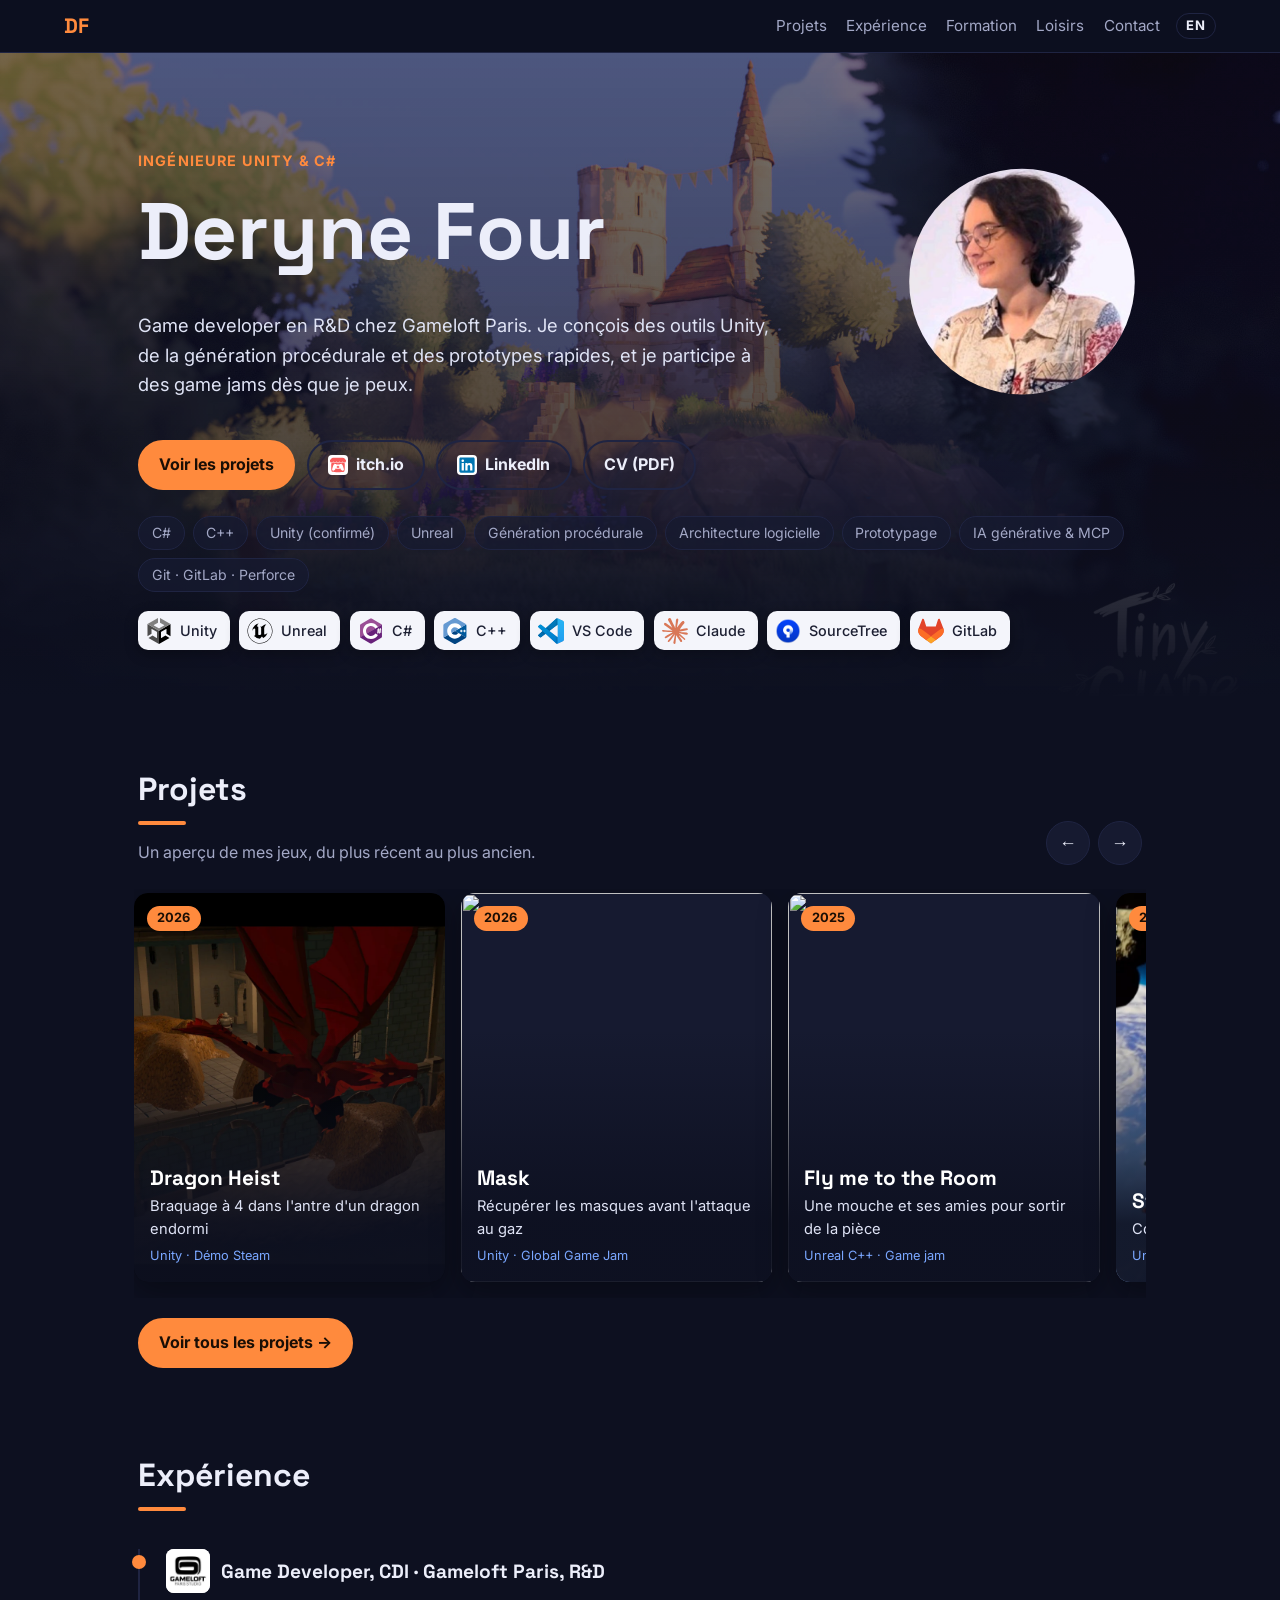
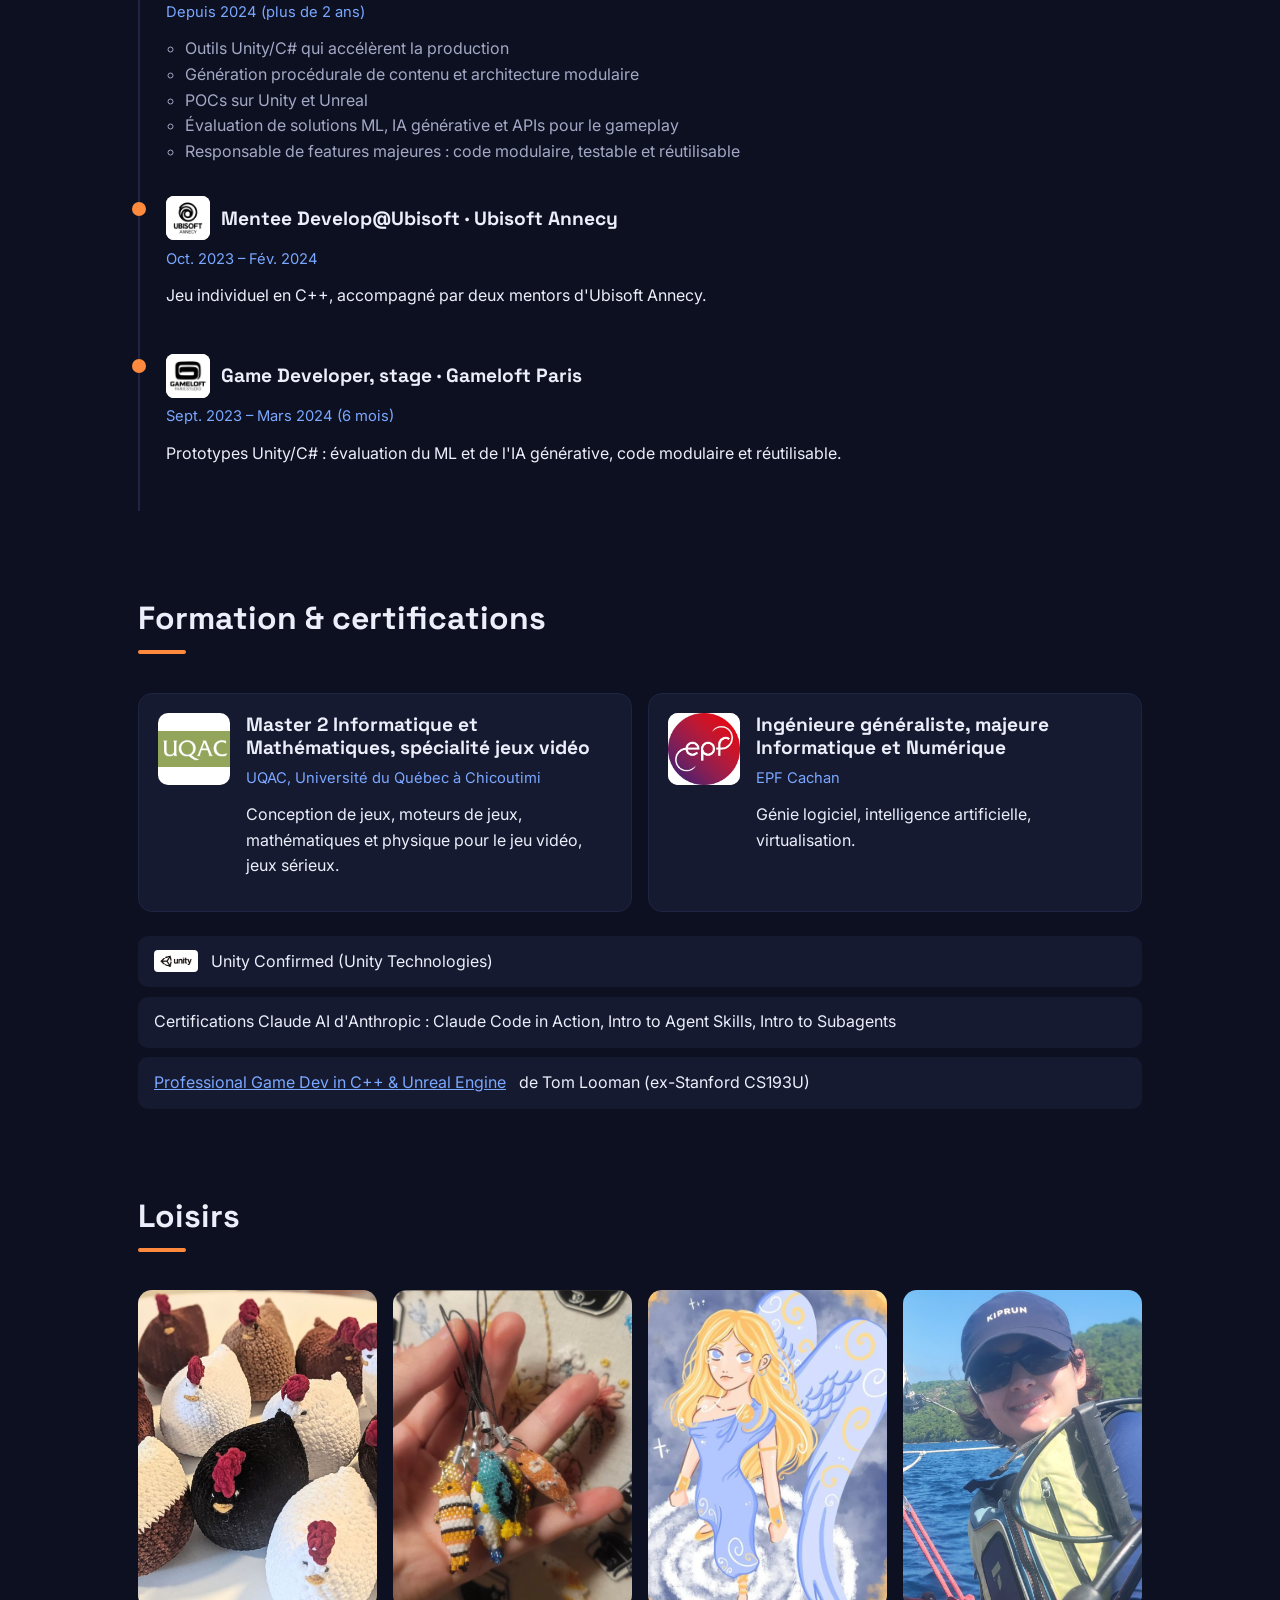
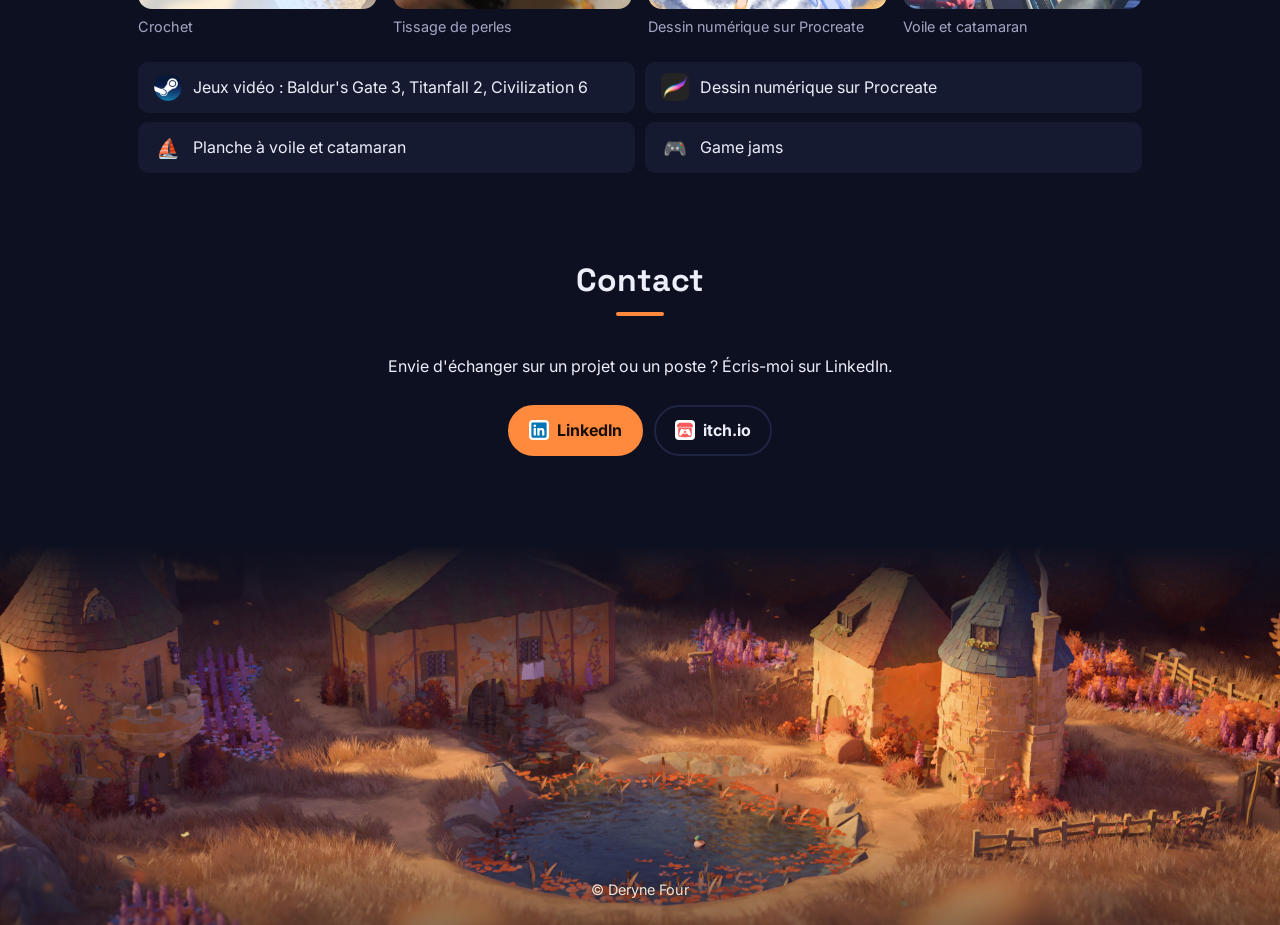
==== fr/index.html @ 00d51575 "Version anglaise par défaut, version française dans fr/, portrait dessiné - Accueil et page Projets " ====
<!doctype html>
<html lang="fr">
<head>
  <meta charset="utf-8">
  <meta name="viewport" content="width=device-width, initial-scale=1">
  <title>Deryne Four – Portfolio</title>
  <meta name="description" content="Portfolio de Deryne Four, ingénieure Unity & C# : génération procédurale, R&D, prototypage et game jams.">
  <link rel="preconnect" href="https://fonts.googleapis.com">
  <link rel="preconnect" href="https://fonts.gstatic.com" crossorigin>
  <link href="https://fonts.googleapis.com/css2?family=Inter:wght@400;500;700&family=Space+Grotesk:wght@500;700&display=swap" rel="stylesheet">
  <link rel="stylesheet" href="../style.css">
  <link rel="alternate" hreflang="en" href="https://deryne.github.io/Portfolio/">
  <link rel="alternate" hreflang="fr" href="https://deryne.github.io/Portfolio/fr/">
</head>
<body>
  <header class="nav">
    <a class="nav__logo" href="#top">DF</a>
    <nav>
      <a href="projets.html">Projets</a>
      <a href="#experience">Expérience</a>
      <a href="#formation">Formation</a>
      <a href="#loisirs">Loisirs</a>
      <a href="#contact">Contact</a>
    </nav>
        <a class="lang" href="../index.html" hreflang="en" lang="en" title="English version">EN</a>
  </header>

  <div class="banner" id="top">
    <section class="hero">
      <div class="hero__top">
        <div>
          <p class="eyebrow">Ingénieure Unity &amp; C#</p>
          <h1>Deryne Four</h1>
          <p class="hero__lead">Game developer en R&amp;D chez Gameloft Paris. Je conçois des outils Unity, de la génération procédurale et des prototypes rapides, et je participe à des game jams dès que je peux.</p>
        </div>
        <button class="flip" aria-label="Retourner la photo" aria-pressed="false">
          <span class="flip__inner">
            <img class="hero__photo flip__front" src="../images/profil.png" alt="Photo de Deryne Four">
            <img class="flip__back" src="../images/profil-dessin.webp" alt="Portrait dessiné de Deryne Four">
          </span>
        </button>
      </div>
      <div class="hero__links">
        <a class="btn" href="projets.html">Voir les projets</a>
        <a class="btn btn--ghost" href="https://chevrubis.itch.io" target="_blank" rel="noopener"><img class="btn__icon" src="../images/outils/itchio.svg" alt=""> itch.io</a>
        <a class="btn btn--ghost" href="https://www.linkedin.com/in/deryne-four/" target="_blank" rel="noopener"><img class="btn__icon" src="../images/outils/linkedin.svg" alt=""> LinkedIn</a>
        <a class="btn btn--ghost" href="../CV_Deryne_Four.pdf" target="_blank">CV (PDF)</a>
      </div>
      <ul class="tags">
        <li>C#</li><li>C++</li><li>Unity (confirmé)</li><li>Unreal</li>
        <li>Génération procédurale</li><li>Architecture logicielle</li><li>Prototypage</li>
        <li>IA générative &amp; MCP</li><li>Git · GitLab · Perforce</li>
      </ul>
      <ul class="tools" aria-label="Outils">
        <li><img src="../images/outils/unity.svg" alt=""> Unity</li>
        <li><img src="../images/outils/unreal.svg" alt=""> Unreal</li>
        <li><img src="../images/outils/csharp.svg" alt=""> C#</li>
        <li><img src="../images/outils/cplusplus.svg" alt=""> C++</li>
        <li><img src="../images/outils/vscode.svg" alt=""> VS Code</li>
        <li><img src="../images/outils/claude.svg" alt=""> Claude</li>
        <li><img src="../images/outils/sourcetree.png" alt=""> SourceTree</li>
        <li><img src="../images/outils/gitlab.svg" alt=""> GitLab</li>
      </ul>
    </section>
  </div>

  <main>

    <section id="projets" class="kiosk">
      <div class="kiosk__head">
        <div>
          <h2>Projets</h2>
          <p class="section-lead">Un aperçu de mes jeux, du plus récent au plus ancien.</p>
        </div>
        <div class="kiosk__controls">
          <button class="kiosk__prev" aria-label="Projets précédents">←</button>
          <button class="kiosk__next" aria-label="Projets suivants">→</button>
        </div>
      </div>

      <div class="kiosk__track">
        <a class="tile" href="projets.html#dragon-heist">
          <img src="../images/projets/dragon-heist-2.webp" alt="" loading="lazy">
          <span class="tile__year">2026</span>
          <span class="tile__body"><strong>Dragon Heist</strong><span>Braquage à 4 dans l'antre d'un dragon endormi</span><em>Unity · Démo Steam</em></span>
        </a>
        <a class="tile" href="projets.html#mask">
          <img src="https://i.ytimg.com/vi/B4GymNxbt9g/hqdefault.jpg" alt="" loading="lazy">
          <span class="tile__year">2026</span>
          <span class="tile__body"><strong>Mask</strong><span>Récupérer les masques avant l'attaque au gaz</span><em>Unity · Global Game Jam</em></span>
        </a>
        <a class="tile" href="projets.html#fly-me-to-the-room">
          <img src="https://i.ytimg.com/vi/cltRaqTl5Mg/hqdefault.jpg" alt="" loading="lazy">
          <span class="tile__year">2025</span>
          <span class="tile__body"><strong>Fly me to the Room</strong><span>Une mouche et ses amies pour sortir de la pièce</span><em>Unreal C++ · Game jam</em></span>
        </a>
        <a class="tile" href="projets.html#star-nebula">
          <img src="../images/projets/star-nebula-3.webp" alt="" loading="lazy">
          <span class="tile__year">2025</span>
          <span class="tile__body"><strong>Star Nebula</strong><span>Combat spatial multijoueur</span><em>Unreal Blueprints · Game jam</em></span>
        </a>
        <a class="tile" href="projets.html#the-raven">
          <img src="https://i.ytimg.com/vi/gVHDz8_UDx8/hqdefault.jpg" alt="" loading="lazy">
          <span class="tile__year">2024</span>
          <span class="tile__body"><strong>The Raven</strong><span>Un corbeau au service des tombes d'un cimetière</span><em>Unity · Solo</em></span>
        </a>
        <a class="tile" href="projets.html#mustang-runner">
          <img src="https://i.ytimg.com/vi/jNiAygSIh3o/hqdefault.jpg" alt="" loading="lazy">
          <span class="tile__year">2024</span>
          <span class="tile__body"><strong>Mustang Runner</strong><span>Runner en C++ avec le mentorat d'Ubisoft Annecy</span><em>C++ · Develop@Ubisoft</em></span>
        </a>
        <a class="tile" href="projets.html#waterloose">
          <img src="../images/projets/waterloose-2.webp" alt="" loading="lazy">
          <span class="tile__year">2023 – 2024</span>
          <span class="tile__body"><strong>WaterLoose</strong><span>Batailles de bateaux en PvP et PvE</span><em>Unreal · Multijoueur</em></span>
        </a>
        <a class="tile" href="projets.html#scales-and-forks">
          <img src="../images/projets/scales-titre.webp" alt="" loading="lazy">
          <span class="tile__year">2023 – 2024</span>
          <span class="tile__body"><strong>Scales &amp; Forks</strong><span>Faire cohabiter un village et des dragons</span><em>Unity · Gestion</em></span>
        </a>
        <a class="tile" href="projets.html#thalassa-rv">
          <img src="../images/projets/thalassa-1.webp" alt="" loading="lazy">
          <span class="tile__year">2023 – 2024</span>
          <span class="tile__body"><strong>Thalassa RV</strong><span>La VR pour apaiser la thalassophobie</span><em>Unity · Réalité virtuelle</em></span>
        </a>
        <a class="tile" href="projets.html#squirrel-vs-man">
          <img src="../images/projets/squirrel-3.webp" alt="" loading="lazy">
          <span class="tile__year">2023 – 2024</span>
          <span class="tile__body"><strong>Squirrel VS Man</strong><span>Un écureuil contre les chasseurs de sa forêt</span><em>Unity · 3D</em></span>
        </a>
        <a class="tile" href="projets.html#snow-memories">
          <img src="https://i.ytimg.com/vi/BtSh83b8zgo/hqdefault.jpg" alt="" loading="lazy">
          <span class="tile__year">2023</span>
          <span class="tile__body"><strong>Snow Memories</strong><span>Un petit jeu offert en cadeau d'anniversaire</span><em>Unity · Solo</em></span>
        </a>
        <a class="tile" href="projets.html#tales-of-stars">
          <img src="../images/projets/tales-4.jpg" alt="" loading="lazy">
          <span class="tile__year">2023</span>
          <span class="tile__body"><strong>Tales of Stars</strong><span>Constellations et légendes grecques en pixel art</span><em>Unity · Mobile</em></span>
        </a>
        <a class="tile" href="projets.html#virtual-campus">
          <img src="../images/projets/virtual-campus-2.png" alt="" loading="lazy">
          <span class="tile__year">2022</span>
          <span class="tile__body"><strong>EPF Virtual Campus</strong><span>Le campus de l'école en ligne pendant le Covid</span><em>Unity · Photon</em></span>
        </a>
      </div>

      <a class="btn kiosk__all" href="projets.html">Voir tous les projets →</a>
    </section>

    <section id="experience">
      <h2>Expérience</h2>
      <ol class="timeline">
        <li>
          <h3 class="job"><img src="../images/logos/gameloft.jpg" alt="Logo Gameloft Paris Studio"> Game Developer, CDI · Gameloft Paris, R&amp;D</h3>
          <p class="meta">Depuis 2024 (plus de 2 ans)</p>
          <ul>
            <li>Outils Unity/C# qui accélèrent la production</li>
            <li>Génération procédurale de contenu et architecture modulaire</li>
            <li>POCs sur Unity et Unreal</li>
            <li>Évaluation de solutions ML, IA générative et APIs pour le gameplay</li>
            <li>Responsable de features majeures : code modulaire, testable et réutilisable</li>
          </ul>
        </li>
        <li>
          <h3 class="job"><img src="../images/logos/ubisoft-annecy.jpg" alt="Logo Ubisoft Annecy"> Mentee Develop@Ubisoft · Ubisoft Annecy</h3>
          <p class="meta">Oct. 2023 – Fév. 2024</p>
          <p>Jeu individuel en C++, accompagné par deux mentors d'Ubisoft Annecy.</p>
        </li>
        <li>
          <h3 class="job"><img src="../images/logos/gameloft.jpg" alt="Logo Gameloft Paris Studio"> Game Developer, stage · Gameloft Paris</h3>
          <p class="meta">Sept. 2023 – Mars 2024 (6 mois)</p>
          <p>Prototypes Unity/C# : évaluation du ML et de l'IA générative, code modulaire et réutilisable.</p>
        </li>
      </ol>
    </section>

    <section id="formation">
      <h2>Formation &amp; certifications</h2>
      <div class="grid grid--2">
        <article class="card card--logo">
          <img src="../images/logos/uqac.gif" alt="Logo UQAC">
          <div>
            <h3>Master 2 Informatique et Mathématiques, spécialité jeux vidéo</h3>
            <p class="meta">UQAC, Université du Québec à Chicoutimi</p>
            <p>Conception de jeux, moteurs de jeux, mathématiques et physique pour le jeu vidéo, jeux sérieux.</p>
          </div>
        </article>
        <article class="card card--logo">
          <img src="../images/logos/epf.jpg" alt="Logo EPF">
          <div>
            <h3>Ingénieure généraliste, majeure Informatique et Numérique</h3>
            <p class="meta">EPF Cachan</p>
            <p>Génie logiciel, intelligence artificielle, virtualisation.</p>
          </div>
        </article>
      </div>
      <ul class="certs">
        <li><img src="../images/logos/unity.png" alt="" class="certs__logo"> Unity Confirmed (Unity Technologies)</li>
        <li>Certifications Claude AI d'Anthropic : Claude Code in Action, Intro to Agent Skills, Intro to Subagents</li>
        <li><a href="https://courses.tomlooman.com/p/unrealengine-cpp" target="_blank" rel="noopener">Professional Game Dev in C++ &amp; Unreal Engine</a> de Tom Looman (ex-Stanford CS193U)</li>
      </ul>
    </section>

    <section id="loisirs">
      <h2>Loisirs</h2>
      <div class="hobbies">
        <figure>
          <img src="../images/loisirs/crochet.jpg" alt="Poules en crochet" loading="lazy">
          <figcaption>Crochet</figcaption>
        </figure>
        <figure>
          <img src="../images/loisirs/perles.webp" alt="Porte-clés poissons en perles" loading="lazy">
          <figcaption>Tissage de perles</figcaption>
        </figure>
        <figure>
          <img src="../images/loisirs/dessin.webp" alt="Dessin d'une femme ailée aux cheveux blonds, réalisé sur Procreate" loading="lazy">
          <figcaption>Dessin numérique sur Procreate</figcaption>
        </figure>
        <figure>
          <img src="../images/loisirs/voile.jpg" alt="Deryne sur un catamaran" loading="lazy">
          <figcaption>Voile et catamaran</figcaption>
        </figure>
      </div>
      <ul class="hobby-list">
        <li><img src="../images/logos/steam.webp" alt=""> Jeux vidéo : Baldur's Gate 3, Titanfall 2, Civilization 6</li>
        <li><img src="../images/logos/procreate.png" alt=""> Dessin numérique sur Procreate</li>
        <li><span class="dot">⛵</span> Planche à voile et catamaran</li>
        <li><span class="dot">🎮</span> Game jams</li>
      </ul>
    </section>

    <section id="contact" class="contact">
      <h2>Contact</h2>
      <p>Envie d'échanger sur un projet ou un poste ? Écris-moi sur LinkedIn.</p>
      <div class="hero__links">
        <a class="btn" href="https://www.linkedin.com/in/deryne-four/" target="_blank" rel="noopener"><img class="btn__icon" src="../images/outils/linkedin.svg" alt=""> LinkedIn</a>
        <a class="btn btn--ghost" href="https://chevrubis.itch.io" target="_blank" rel="noopener"><img class="btn__icon" src="../images/outils/itchio.svg" alt=""> itch.io</a>
      </div>
    </section>
  </main>

  <footer>© Deryne Four</footer>

  <dialog id="lightbox"><img alt=""><button aria-label="Fermer">×</button></dialog>
  <script src="../main.js"></script>
</body>
</html>
---- style.css ----
:root {
  --bg: #0d1020;
  --surface: #161a30;
  --surface-2: #1f2442;
  --text: #eceefa;
  --muted: #a3a8c6;
  --accent: #ff8a3d;
  --accent-2: #7aa7ff;
  --radius: 14px;
}

* { box-sizing: border-box; }
html { scroll-behavior: smooth; }
body {
  margin: 0;
  background: var(--bg);
  color: var(--text);
  font: 16px/1.6 Inter, system-ui, sans-serif;
}
img { max-width: 100%; display: block; }
a { color: inherit; }
h1, h2, h3 { font-family: "Space Grotesk", sans-serif; line-height: 1.2; margin: 0 0 .4em; }
h2 { font-size: 2rem; margin-bottom: 1.2em; }
h2::after { content: ""; display: block; width: 48px; height: 4px; background: var(--accent); border-radius: 2px; margin-top: .4em; }
h3 { font-size: 1.2rem; }
p { margin: 0 0 .8em; }

.nav {
  position: sticky; top: 0; z-index: 10;
  display: flex; justify-content: space-between; align-items: center; gap: 1rem;
  padding: .8rem clamp(16px, 5vw, 64px);
  background: rgba(13, 16, 32, .85);
  backdrop-filter: blur(8px);
  border-bottom: 1px solid var(--surface-2);
}
.nav__logo { font: 700 1.3rem "Space Grotesk", sans-serif; text-decoration: none; color: var(--accent); }
.nav nav { display: flex; gap: 1.2rem; flex-wrap: wrap; }
.nav nav a { text-decoration: none; color: var(--muted); font-size: .95rem; }
.nav nav a:hover { color: var(--text); }

main { max-width: 1100px; margin: 0 auto; padding: 0 clamp(16px, 5vw, 48px); }
section { padding: 4.5rem 0 1rem; scroll-margin-top: 3rem; }

.hero { padding-top: 6rem; }
.eyebrow { color: var(--accent); font-weight: 700; letter-spacing: .08em; text-transform: uppercase; font-size: .9rem; }
.hero h1 { font-size: clamp(2.8rem, 8vw, 5rem); }
.hero__lead { max-width: 640px; font-size: 1.15rem; color: var(--muted); }
.hero__links { display: flex; flex-wrap: wrap; gap: .7rem; margin: 1.6rem 0; }

.btn {
  display: inline-block; padding: .65rem 1.2rem; border-radius: 999px;
  background: var(--accent); color: #1a0e05; font-weight: 700; text-decoration: none;
  border: 2px solid var(--accent); transition: transform .15s;
}
.btn:hover { transform: translateY(-2px); }
.btn--ghost { background: transparent; color: var(--text); border-color: var(--surface-2); }
.btn--ghost:hover { border-color: var(--accent-2); }

.tags { list-style: none; padding: 0; display: flex; flex-wrap: wrap; gap: .5rem; }
.tags li { background: var(--surface); border: 1px solid var(--surface-2); padding: .3rem .8rem; border-radius: 999px; font-size: .88rem; color: var(--muted); }

.meta { color: var(--accent-2); font-size: .92rem; }
.role { color: var(--muted); font-size: .92rem; }
.link { color: var(--accent); font-weight: 700; text-decoration: none; }
.link:hover { text-decoration: underline; }

.section-lead { color: var(--muted); margin-top: -1.5rem; margin-bottom: 2rem; }
.project {
  display: grid; grid-template-columns: minmax(0, 1.2fr) minmax(0, 1fr); gap: 1.5rem;
  background: var(--surface); border-radius: var(--radius); padding: 1.2rem; margin-bottom: 1.5rem;
}
.project__body { padding: .3rem; align-self: center; }
.year { display: inline-block; background: var(--surface-2); color: var(--accent); font-weight: 700; font-size: .85rem; padding: .15rem .7rem; border-radius: 999px; margin-bottom: .6rem; }
.desc:empty { display: none; }
.video {
  width: 100%; aspect-ratio: 16 / 9; border: 0; border-radius: 10px; padding: 0;
  background: #000 center / cover no-repeat; cursor: pointer; position: relative; align-self: start;
}
button.video::after {
  content: ""; position: absolute; inset: 50% auto auto 50%; translate: -50% -50%;
  width: 68px; height: 48px; border-radius: 12px; background: rgba(255, 138, 61, .92);
  clip-path: none; transition: transform .15s;
}
button.video::before {
  content: ""; position: absolute; inset: 50% auto auto 50%; translate: -35% -50%; z-index: 1;
  border-style: solid; border-width: 11px 0 11px 19px; border-color: transparent transparent transparent #1a0e05;
}
button.video:hover::after { transform: scale(1.08); }
.thumbs { display: flex; flex-wrap: wrap; gap: .4rem; margin-top: .9rem; }
.thumbs img {
  width: 88px; aspect-ratio: 16 / 9; object-fit: cover; border-radius: 6px; cursor: zoom-in;
  transition: opacity .15s;
}
.thumbs img:hover { opacity: .8; }

.grid { display: grid; grid-template-columns: repeat(auto-fill, minmax(min(240px, 100%), 1fr)); gap: 1rem; }
.grid--2 { grid-template-columns: repeat(auto-fit, minmax(min(300px, 100%), 1fr)); }
.card { background: var(--surface); border: 1px solid var(--surface-2); border-radius: var(--radius); padding: 1.2rem; }
.card--image img { border-radius: 8px; margin-bottom: .8rem; aspect-ratio: 16 / 9; object-fit: cover; width: 100%; }
.card--logo { display: flex; gap: 1rem; align-items: flex-start; }
.card--logo img { width: 72px; height: 72px; object-fit: contain; border-radius: 10px; background: #fff; flex-shrink: 0; }

.timeline { list-style: none; padding: 0; margin: 0; border-left: 2px solid var(--surface-2); }
.timeline > li { position: relative; padding: 0 0 2rem 1.6rem; }
.timeline > li::before {
  content: ""; position: absolute; left: -8px; top: .35em;
  width: 14px; height: 14px; border-radius: 50%; background: var(--accent);
}
.timeline ul { margin: .3rem 0 0; padding-left: 1.2rem; color: var(--muted); }

.certs { list-style: none; padding: 0; margin: 1.5rem 0 0; display: grid; gap: .6rem; }
.certs li { background: var(--surface); border-radius: 10px; padding: .8rem 1rem; display: flex; align-items: center; gap: .8rem; }
.certs a { color: var(--accent-2); }
.certs__logo { height: 22px; width: auto; background: #fff; padding: 2px 6px; border-radius: 4px; }

.hobbies { display: grid; grid-template-columns: repeat(auto-fit, minmax(min(200px, 100%), 1fr)); gap: 1rem; }
.hobbies figure { margin: 0; }
.hobbies img { width: 100%; aspect-ratio: 3 / 4; object-position: center 20%; object-fit: cover; border-radius: var(--radius); cursor: zoom-in; }
.hobbies figcaption { color: var(--muted); font-size: .9rem; margin-top: .4rem; }
.hobby-list { list-style: none; padding: 0; margin: 1.5rem 0 0; display: grid; grid-template-columns: repeat(auto-fit, minmax(min(340px, 100%), 1fr)); gap: .6rem; }
.hobby-list li { display: flex; align-items: center; gap: .7rem; background: var(--surface); padding: .7rem 1rem; border-radius: 10px; }
.hobby-list img, .dot { width: 28px; height: 28px; object-fit: contain; border-radius: 6px; flex-shrink: 0; text-align: center; font-size: 1.2rem; }

.contact { text-align: center; padding-bottom: 4rem; }
.contact h2::after { margin-inline: auto; }
.contact .hero__links { justify-content: center; }

footer {
  display: flex; align-items: flex-end; justify-content: center;
  min-height: clamp(220px, 32vw, 380px); padding: 2rem 1rem 1.5rem;
  color: #f3e6d8; font-size: .9rem; text-shadow: 0 1px 6px rgba(0, 0, 0, .7);
  background:
    linear-gradient(180deg, var(--bg) 0%, rgba(13, 16, 32, 0) 30%, rgba(13, 16, 32, 0) 70%, rgba(13, 16, 32, .45) 100%),
    url(images/bandeau-bas-tinyglade.jpg) center 45% / cover no-repeat;
}

dialog { border: 0; padding: 0; background: transparent; max-width: 95vw; max-height: 95vh; }
dialog::backdrop { background: rgba(0, 0, 0, .85); }
dialog img { max-height: 90vh; max-width: 95vw; border-radius: 8px; }
dialog button { position: fixed; top: 1rem; right: 1.5rem; background: none; border: 0; color: #fff; font-size: 2.4rem; cursor: pointer; }

/* Tablette */
@media (max-width: 900px) {
  .project { grid-template-columns: 1fr; gap: 1rem; }
  .project__body { padding: 0 .2rem .2rem; }
}

/* Mobile */
@media (max-width: 640px) {
  body { font-size: 15px; }
  .nav { flex-wrap: wrap; row-gap: .4rem; padding-block: .6rem; }
  .nav nav {
    width: 100%; flex-wrap: nowrap; gap: 1rem;
    overflow-x: auto; scrollbar-width: none; -webkit-overflow-scrolling: touch;
  }
  .nav nav::-webkit-scrollbar { display: none; }
  .nav nav a { white-space: nowrap; padding: .2rem 0; }
  section { padding-top: 3rem; scroll-margin-top: 5.5rem; }
  .hero { padding-top: 3rem; }
  .hero__lead { font-size: 1.05rem; }
  .hero__links .btn { flex: 1 1 auto; text-align: center; }
  h2 { font-size: 1.6rem; }
  .project, .card { padding: .9rem; }
  .thumbs img { width: calc((100% - 1.2rem) / 4); }
  .card--logo { flex-direction: column; }
  .card--logo img { width: 56px; height: 56px; }
  .certs li { align-items: flex-start; flex-wrap: wrap; }
  .timeline > li { padding-left: 1.2rem; }
}

.link--steam { display: inline-flex; align-items: center; gap: .45rem; }
.link--steam img { width: 20px; height: 20px; }

.hero__top { display: flex; align-items: center; justify-content: space-between; gap: 2rem; }
.hero__photo {
  width: clamp(140px, 22vw, 240px); aspect-ratio: 1; flex-shrink: 0;
  border-radius: 50%; object-fit: cover;
  clip-path: circle(47%); background: var(--surface);
  box-shadow: 0 0 0 4px var(--accent);
}

@media (max-width: 640px) {
  .hero__top { flex-direction: column-reverse; align-items: flex-start; gap: 1.2rem; }
  .hero__photo { width: 120px; }
}

.job { display: flex; align-items: center; gap: .7rem; }
.job img { width: 44px; height: 44px; object-fit: contain; border-radius: 8px; background: #fff; flex-shrink: 0; }

/* Bandeau d'en-tête */
.banner {
  background:
    linear-gradient(180deg, rgba(13, 16, 32, .55) 0%, rgba(13, 16, 32, .7) 60%, var(--bg) 100%),
    url(images/bandeau-tinyglade.jpg) center 30% / cover no-repeat;
}
.banner .hero {
  max-width: 1100px; margin: 0 auto;
  padding: 6rem clamp(16px, 5vw, 48px) 3rem;
}
.banner .hero__lead { color: #dfe3f5; }
.banner .tags li { background: rgba(22, 26, 48, .75); }

/* Projets : alternance sombre / clair */
.project.is-light {
  --light-text: #1d2033;
  background: #f1ede6; color: var(--light-text);
}
.project.is-light .meta { color: #2f55b8; }
.project.is-light .role { color: #5a5f78; }
.project.is-light .year { background: #e2dccf; color: #b4500f; }
.project.is-light .link { color: #c2560f; }

@media (max-width: 640px) {
  .banner .hero { padding-top: 3rem; }
}

/* Page Projets */
.banner--small .hero { padding-bottom: 1.5rem; }
.banner--small .hero h1 { font-size: clamp(2.4rem, 6vw, 3.8rem); }
.nav nav a[aria-current="page"] { color: var(--accent); }
.project { scroll-margin-top: 5rem; }
.project:target { box-shadow: 0 0 0 3px var(--accent); }

/* Kiosque de l'accueil */
.kiosk__head { display: flex; justify-content: space-between; align-items: flex-end; gap: 1rem; }
.kiosk__head .section-lead { margin-top: -1.5rem; margin-bottom: 1.5rem; }
.kiosk__controls { display: flex; gap: .5rem; margin-bottom: 1.5rem; }
.kiosk__controls button {
  width: 44px; height: 44px; border-radius: 50%; cursor: pointer;
  background: var(--surface); color: var(--text); border: 1px solid var(--surface-2); font-size: 1.1rem;
}
.kiosk__controls button:hover { border-color: var(--accent); color: var(--accent); }
.kiosk__track {
  display: grid; grid-auto-flow: column; grid-auto-columns: clamp(250px, 31%, 340px); gap: 16px;
  overflow-x: auto; scroll-snap-type: x mandatory; padding: 4px 4px 1rem; margin: 0 -4px;
  scrollbar-width: thin; scrollbar-color: var(--surface-2) transparent;
}
.tile {
  position: relative; display: block; aspect-ratio: 4 / 5; border-radius: var(--radius); overflow: hidden;
  scroll-snap-align: start; text-decoration: none; color: #fff; background: var(--surface);
  box-shadow: 0 10px 30px rgba(0, 0, 0, .35);
}
.tile img { width: 100%; height: 100%; object-fit: cover; transition: transform .4s ease; }
.tile::after {
  content: ""; position: absolute; inset: 0;
  background: linear-gradient(180deg, rgba(13, 16, 32, 0) 35%, rgba(13, 16, 32, .92) 85%);
}
.tile:hover img, .tile:focus-visible img { transform: scale(1.07); }
.tile:focus-visible { outline: 3px solid var(--accent); outline-offset: 2px; }
.tile__year {
  position: absolute; top: .8rem; left: .8rem; z-index: 1;
  background: var(--accent); color: #1a0e05; font-weight: 700; font-size: .8rem;
  padding: .15rem .65rem; border-radius: 999px;
}
.tile__body { position: absolute; inset: auto 0 0; z-index: 1; padding: 1rem; display: grid; gap: .25rem; }
.tile__body strong { font: 700 1.3rem/1.2 "Space Grotesk", sans-serif; }
.tile__body span { font-size: .92rem; color: #dfe3f5; }
.tile__body em { font-style: normal; font-size: .8rem; color: var(--accent-2); }
.kiosk__all { margin-top: 1.2rem; }

@media (max-width: 640px) {
  .kiosk__controls { display: none; }
  .kiosk__track { grid-auto-columns: 78%; }
}

/* Logos des outils (accueil) */
.tools { list-style: none; padding: 0; margin: 1.2rem 0 0; display: flex; flex-wrap: wrap; gap: .6rem; }
.tools li {
  display: flex; align-items: center; gap: .5rem;
  background: #f4f5fb; color: #1d2033; font-weight: 500; font-size: .9rem;
  padding: .4rem .8rem .4rem .5rem; border-radius: 10px;
  box-shadow: 0 4px 14px rgba(0, 0, 0, .3); transition: transform .15s;
}
.tools li:hover { transform: translateY(-2px); }
.tools img { width: 26px; height: 26px; object-fit: contain; }

@media (max-width: 640px) {
  .tools { gap: .45rem; }
  .tools li { font-size: .82rem; padding: .3rem .6rem .3rem .4rem; }
  .tools img { width: 22px; height: 22px; }
}

/* Filtres par moteur (page Projets) */
.filters { display: flex; flex-wrap: wrap; gap: .5rem; margin-bottom: 1.5rem; }
.filter {
  display: inline-flex; align-items: center; gap: .45rem; cursor: pointer;
  background: var(--surface); color: var(--text); border: 1px solid var(--surface-2);
  padding: .45rem .9rem; border-radius: 999px; font: 500 .92rem Inter, system-ui, sans-serif;
}
.filter img { width: 20px; height: 20px; object-fit: contain; background: #f4f5fb; border-radius: 4px; padding: 1px; }
.filter__count { color: var(--muted); font-size: .8rem; }
.filter:hover { border-color: var(--accent-2); }
.filter.is-active { background: var(--accent); border-color: var(--accent); color: #1a0e05; }
.filter.is-active .filter__count { color: #1a0e05; }
.project[hidden] { display: none; }

/* Photo de profil qui se retourne au clic */
.flip {
  flex-shrink: 0; padding: 0; border: 0; background: none; cursor: pointer;
  perspective: 900px; border-radius: 50%;
}
.flip:focus-visible { outline: 3px solid var(--accent); outline-offset: 6px; }
.flip__inner { display: block; position: relative; transition: transform .7s cubic-bezier(.4, .2, .2, 1); transform-style: preserve-3d; }
.flip.is-flipped .flip__inner { transform: rotateY(180deg); }
.flip__front, .flip__back { backface-visibility: hidden; -webkit-backface-visibility: hidden; }
.flip__back {
  position: absolute; inset: 0; width: 100%; height: 100%; object-fit: contain; transform: rotateY(180deg) scale(1.12);
  filter: drop-shadow(0 6px 16px rgba(0, 0, 0, .45));
}
.flip:not(.is-flipped):not(:disabled):hover .flip__inner { transform: rotateY(12deg); }

/* Logos dans les boutons itch.io / LinkedIn */
.btn:has(.btn__icon) { display: inline-flex; align-items: center; justify-content: center; gap: .5rem; }
.btn__icon { width: 20px; height: 20px; object-fit: contain; background: #fff; border-radius: 4px; padding: 2px; }

/* Bouton de langue EN / FR */
.nav a.lang {
  color: var(--text); font-weight: 700; font-size: .82rem; letter-spacing: .05em;
  border: 1px solid var(--surface-2); border-radius: 999px; padding: .1rem .6rem;
}
.nav a.lang:hover { border-color: var(--accent); color: var(--accent); }
.nav { gap: 1rem; }
.nav__logo { margin-right: auto; }
.nav a.lang { text-decoration: none; }
@media (max-width: 640px) {
  .nav a.lang { order: 1; }
  .nav nav { order: 2; }
}
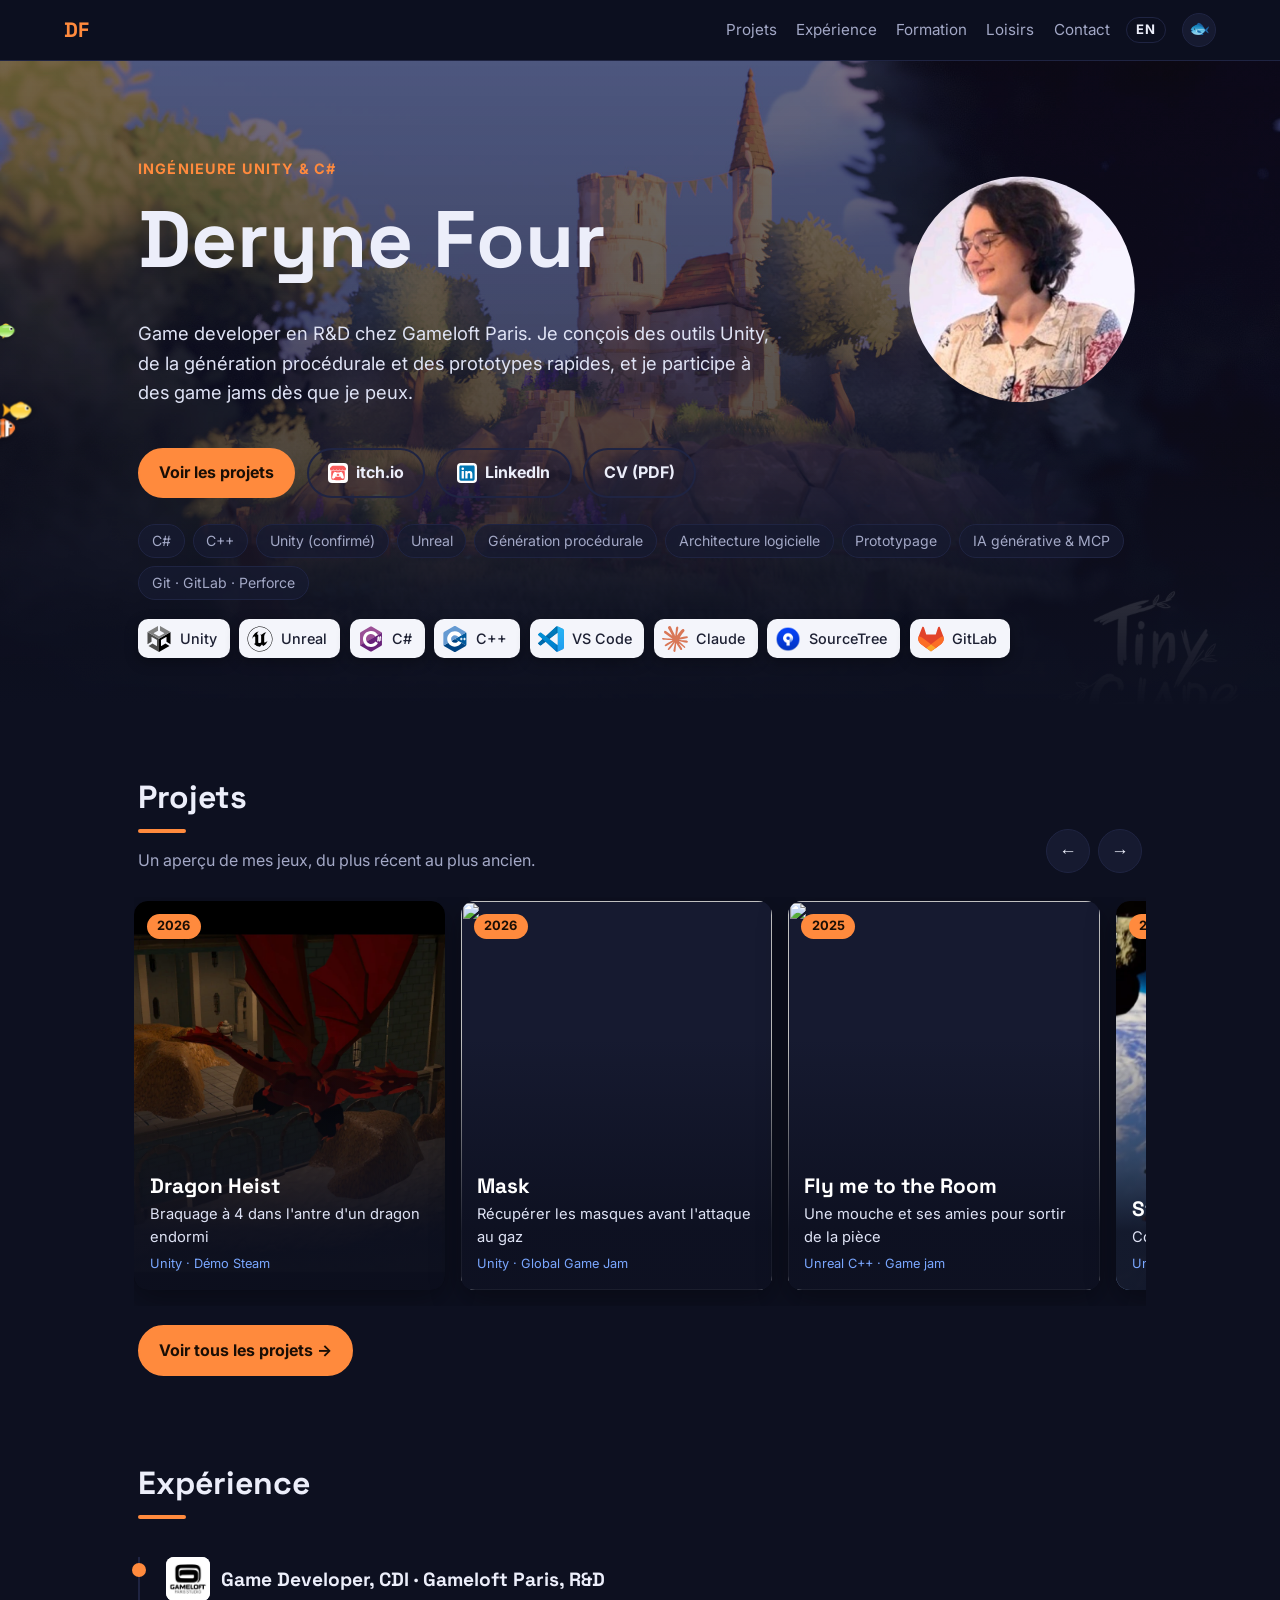
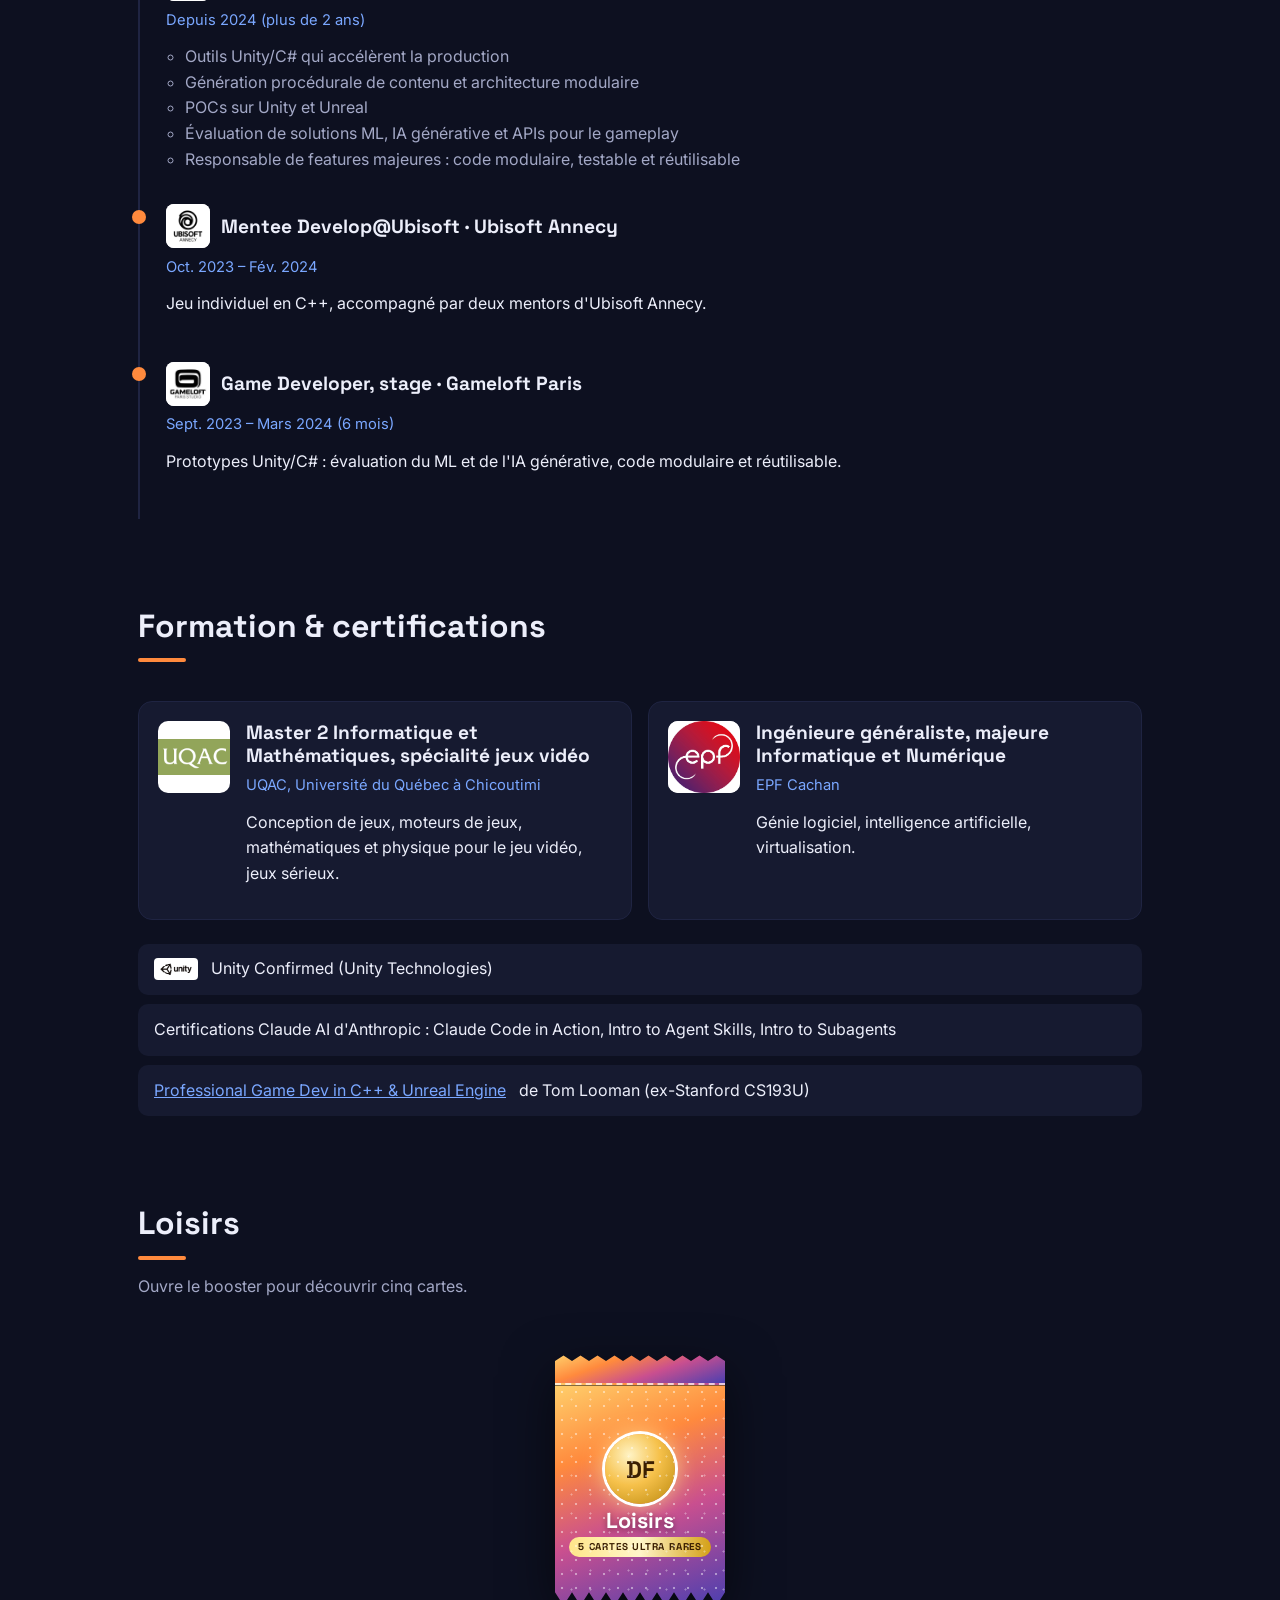
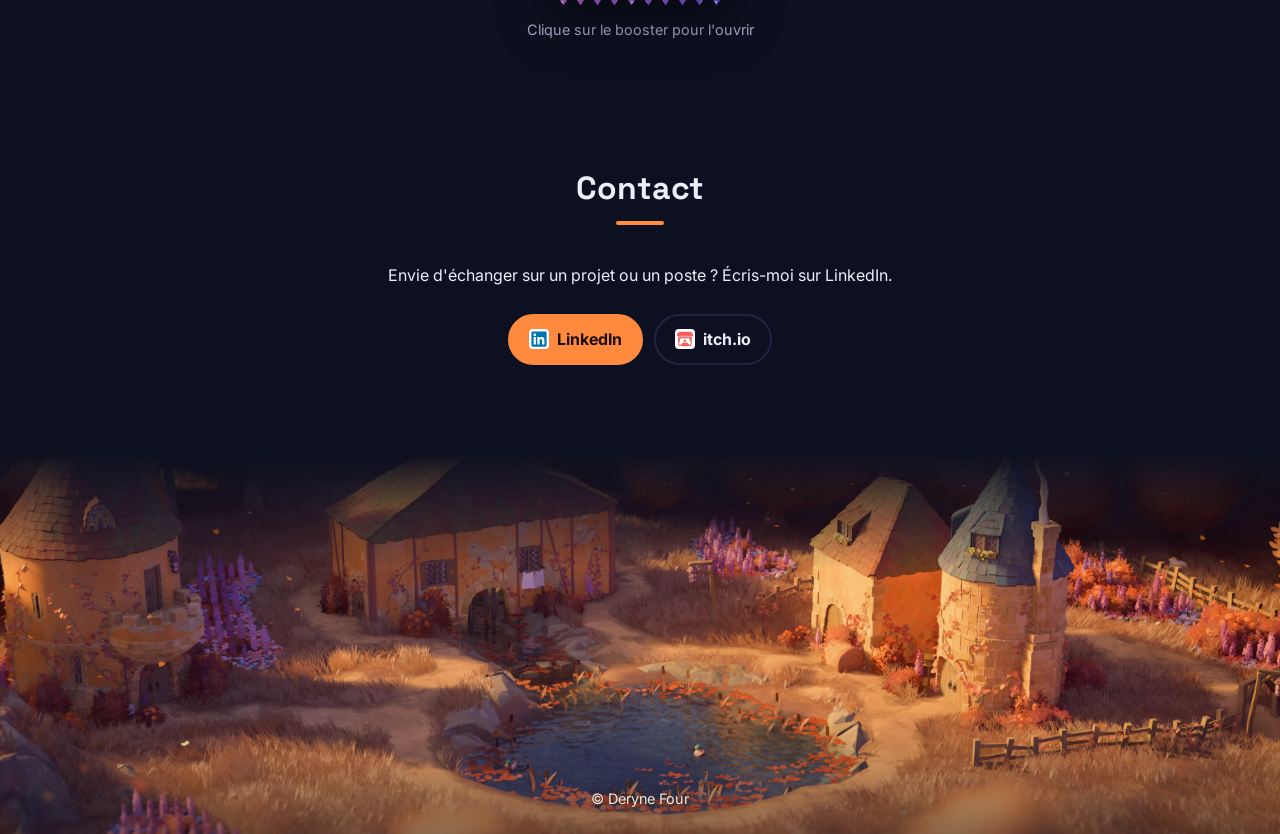
==== commit b0a53c7f: "Poissons avec bulles, cartes de loisirs ultra rares et booster - Bancs de petits poissons colorés av" ====
--- a/fr/index.html
+++ b/fr/index.html
@@ -205,30 +205,59 @@
 
     <section id="loisirs">
       <h2>Loisirs</h2>
-      <div class="hobbies">
-        <figure>
-          <img src="../images/loisirs/crochet.jpg" alt="Poules en crochet" loading="lazy">
-          <figcaption>Crochet</figcaption>
-        </figure>
-        <figure>
-          <img src="../images/loisirs/perles.webp" alt="Porte-clés poissons en perles" loading="lazy">
-          <figcaption>Tissage de perles</figcaption>
-        </figure>
-        <figure>
-          <img src="../images/loisirs/dessin.webp" alt="Dessin d'une femme ailée aux cheveux blonds, réalisé sur Procreate" loading="lazy">
-          <figcaption>Dessin numérique sur Procreate</figcaption>
-        </figure>
-        <figure>
-          <img src="../images/loisirs/voile.jpg" alt="Deryne sur un catamaran" loading="lazy">
-          <figcaption>Voile et catamaran</figcaption>
-        </figure>
-      </div>
-      <ul class="hobby-list">
-        <li><img src="../images/logos/steam.webp" alt=""> Jeux vidéo : Baldur's Gate 3, Titanfall 2, Civilization 6</li>
-        <li><img src="../images/logos/procreate.png" alt=""> Dessin numérique sur Procreate</li>
-        <li><span class="dot">⛵</span> Planche à voile et catamaran</li>
-        <li><span class="dot">🎮</span> Game jams</li>
-      </ul>
+      <p class="section-lead">Ouvre le booster pour découvrir cinq cartes.</p>
+      <div class="cards">
+        <button class="hcard hcard--yarn" aria-label="Ouvrir la carte Crochet" data-label-open="Carte Crochet, clique pour agrandir la photo">
+          <span class="hcard__inner">
+            <span class="hcard__back"><span class="hcard__emblem">DF</span><span class="hcard__hint">Ultra rare</span></span>
+            <span class="hcard__front">
+              <span class="hcard__top"><strong>Crochet</strong><span class="hcard__type">🧶</span></span>
+              <img src="../images/loisirs/crochet.jpg" alt="Poules en crochet" loading="lazy">
+              <span class="hcard__text">Des poules douillettes, maille après maille.</span>
+            </span>
+          </span>
+        </button>
+        <button class="hcard hcard--water" aria-label="Ouvrir la carte Tissage de perles" data-label-open="Carte Tissage de perles, clique pour agrandir la photo">
+          <span class="hcard__inner">
+            <span class="hcard__back"><span class="hcard__emblem">DF</span><span class="hcard__hint">Ultra rare</span></span>
+            <span class="hcard__front">
+              <span class="hcard__top"><strong>Tissage de perles</strong><span class="hcard__type">📿</span></span>
+              <img src="../images/loisirs/perles.webp" alt="Une rangée de porte-clés poissons en perles colorées" loading="lazy">
+              <span class="hcard__text">Des petits poissons, des milliers de perles.</span>
+            </span>
+          </span>
+        </button>
+        <button class="hcard hcard--psy" aria-label="Ouvrir la carte Dessin numérique" data-label-open="Carte Dessin numérique, clique pour agrandir le dessin">
+          <span class="hcard__inner">
+            <span class="hcard__back"><span class="hcard__emblem">DF</span><span class="hcard__hint">Ultra rare</span></span>
+            <span class="hcard__front">
+              <span class="hcard__top"><strong>Dessin numérique</strong><span class="hcard__type">🎨</span></span>
+              <img src="../images/loisirs/dessin.webp" alt="Dessin d'une femme ailée aux cheveux blonds, réalisé sur Procreate" loading="lazy">
+              <span class="hcard__text">Des personnages dessinés sur Procreate.</span>
+            </span>
+          </span>
+        </button>
+        <button class="hcard hcard--wind" aria-label="Ouvrir la carte Voile" data-label-open="Carte Voile, clique pour agrandir la photo">
+          <span class="hcard__inner">
+            <span class="hcard__back"><span class="hcard__emblem">DF</span><span class="hcard__hint">Ultra rare</span></span>
+            <span class="hcard__front">
+              <span class="hcard__top"><strong>Voile</strong><span class="hcard__type">⛵</span></span>
+              <img src="../images/loisirs/voile.jpg" alt="Deryne sur un catamaran" loading="lazy">
+              <span class="hcard__text">Planche à voile et catamaran, cheveux au vent.</span>
+            </span>
+          </span>
+        </button>
+        <button class="hcard hcard--fire" aria-label="Ouvrir la carte Jeux vidéo" data-label-open="Carte Jeux vidéo, clique pour agrandir l'image">
+          <span class="hcard__inner">
+            <span class="hcard__back"><span class="hcard__emblem">DF</span><span class="hcard__hint">Ultra rare</span></span>
+            <span class="hcard__front">
+              <span class="hcard__top"><strong>Jeux vidéo</strong><span class="hcard__type">🎮</span></span>
+              <img src="../images/loisirs/jeux-video.webp" alt="Mon personnage de Baldur's Gate 3, une elfe aux longs cheveux blancs" loading="lazy">
+              <span class="hcard__text">Baldur's Gate 3, Titanfall 2, Civilization 6.</span>
+            </span>
+          </span>
+        </button>
+      </div>
     </section>
 
     <section id="contact" class="contact">
--- a/style.css
+++ b/style.css
@@ -326,3 +326,274 @@
   .nav a.lang { order: 1; }
   .nav nav { order: 2; }
 }
+
+
+
+/* Bancs de petits poissons et bulles */
+.fish-layer { position: fixed; inset: 0; z-index: 5; pointer-events: none; overflow: hidden; }
+.fish {
+  position: absolute; left: 0; top: 0; transform-origin: center;
+  filter: drop-shadow(0 2px 2px rgba(0, 0, 0, .3)); will-change: transform;
+}
+.bubble {
+  position: absolute; border-radius: 50%;
+  border: 1px solid rgba(220, 240, 255, .75);
+  background: radial-gradient(circle at 30% 30%, rgba(255, 255, 255, .8), rgba(170, 220, 255, .15) 60%);
+  animation: bubble-rise 2s ease-out forwards;
+}
+@keyframes bubble-rise {
+  0% { opacity: 0; transform: translate(0, 0) scale(.6); }
+  15% { opacity: 1; }
+  100% { opacity: 0; transform: translate(6px, -70px) scale(1.1); }
+}
+
+/* Bouton pour afficher ou masquer les poissons */
+.fish-toggle {
+  width: 34px; height: 34px; flex-shrink: 0; padding: 0; cursor: pointer;
+  display: grid; place-items: center; font-size: 1.05rem; line-height: 1;
+  background: var(--surface); border: 1px solid var(--surface-2); border-radius: 50%;
+  transition: border-color .15s, opacity .15s, filter .15s;
+}
+.fish-toggle:hover { border-color: var(--accent); }
+.fish-toggle[aria-pressed="false"] { filter: grayscale(1); opacity: .55; }
+.fish-toggle[aria-pressed="false"] span { position: relative; }
+.fish-toggle[aria-pressed="false"] span::after {
+  content: ""; position: absolute; left: -3px; right: -3px; top: 50%; height: 2px;
+  background: var(--text); transform: rotate(-35deg); border-radius: 2px;
+}
+@media (max-width: 640px) { .fish-toggle { order: 1; width: 30px; height: 30px; font-size: .95rem; } }
+
+/* Loisirs : cartes à collectionner « ultra rares » (illustration pleine carte, cadre doré, reflet holographique) */
+.cards {
+  display: grid; grid-template-columns: repeat(auto-fit, minmax(min(140px, 100%), 1fr)); gap: 1rem;
+  counter-reset: card;
+}
+.hcard {
+  --rx: 0deg; --ry: 0deg; --mx: 50%; --my: 50%;
+  --c1: #ffb15c; --c2: #e0592a;                          /* couleur du « type » de la carte */
+  counter-increment: card;
+  aspect-ratio: 5 / 7; padding: 0; border: 0; background: none; cursor: pointer;
+  perspective: 1000px; font: inherit; color: #fff; text-align: left;
+}
+.hcard--water { --c1: #7fd3f0; --c2: #2f7fc4; }
+.hcard--psy   { --c1: #e5a4f0; --c2: #8a4fc4; }
+.hcard--wind  { --c1: #a8e6c8; --c2: #2f9c74; }
+.hcard--fire  { --c1: #ff8a7a; --c2: #a32638; }
+.hcard:focus-visible { outline: 3px solid var(--accent); outline-offset: 4px; border-radius: 16px; }
+.hcard__inner {
+  position: relative; display: block; width: 100%; height: 100%;
+  transform-style: preserve-3d; transition: transform .9s cubic-bezier(.3, .2, .2, 1.15);
+  transform: rotateX(var(--rx)) rotateY(calc(180deg + var(--ry)));
+}
+.hcard.is-open .hcard__inner { transform: rotateX(var(--rx)) rotateY(var(--ry)); }
+.hcard__back, .hcard__front {
+  position: absolute; inset: 0; border-radius: 16px; overflow: hidden;
+  backface-visibility: hidden; -webkit-backface-visibility: hidden;
+  box-shadow: 0 14px 30px rgba(0, 0, 0, .5);
+}
+
+/* ---------- dos de la carte ---------- */
+.hcard__back {
+  transform: rotateY(180deg);
+  display: grid; place-items: center; align-content: center; gap: .9rem;
+  padding: 3px;
+  background: linear-gradient(135deg, #fff3b0, #d4a017 22%, #fff6c9 42%, #b8860b 60%, #ffe58a 80%, #a87400);
+}
+.hcard__back::before {                                   /* panneau intérieur bleu nuit */
+  content: ""; position: absolute; inset: 3px; border-radius: 13px;
+  background:
+    radial-gradient(circle at 50% 42%, rgba(255, 170, 80, .45), transparent 42%),
+    conic-gradient(from 0deg at 50% 42%, rgba(255, 255, 255, .06) 0 10deg, transparent 10deg 20deg) ,
+    linear-gradient(160deg, #2a3570, #10142a);
+  background-size: auto, auto, auto;
+}
+.hcard__emblem, .hcard__hint { position: relative; }
+.hcard__emblem {
+  width: 76px; height: 76px; border-radius: 50%; display: grid; place-items: center;
+  font: 700 1.6rem "Space Grotesk", sans-serif; color: #3a1e00;
+  background: radial-gradient(circle at 35% 30%, #fff3c4, #f6c14b 45%, #b8860b);
+  box-shadow: 0 0 0 4px #10142a, 0 0 0 6px #f6d36b, 0 0 30px rgba(255, 190, 80, .7);
+}
+.hcard__hint { color: #f6e7b8; font-size: .8rem; letter-spacing: .08em; text-transform: uppercase; }
+.hcard:not(.is-open):hover .hcard__emblem { animation: emblem-pulse 1s ease-in-out infinite; }
+
+/* ---------- face de la carte ---------- */
+.hcard__front {
+  background: linear-gradient(135deg, #fff3b0, #d4a017 22%, #fff6c9 42%, #b8860b 60%, #ffe58a 80%, #a87400);
+}
+.hcard.is-open .hcard__front { box-shadow: 0 14px 30px rgba(0, 0, 0, .5), 0 0 26px color-mix(in srgb, var(--c1) 70%, transparent); }
+.hcard__front img {                                      /* illustration pleine carte */
+  position: absolute; inset: 3px; width: calc(100% - 6px); height: calc(100% - 6px);
+  object-fit: cover; object-position: center 25%; border-radius: 13px;
+}
+.hcard__top {
+  position: absolute; top: 3px; left: 3px; right: 3px; z-index: 1;
+  display: flex; justify-content: space-between; align-items: center; gap: .4rem;
+  padding: .55rem .6rem 1.4rem; border-radius: 13px 13px 0 0;
+  background: linear-gradient(180deg, rgba(8, 10, 24, .85), rgba(8, 10, 24, .45) 60%, transparent);
+}
+.hcard__top strong {
+  font: 700 1rem/1.1 "Space Grotesk", sans-serif; letter-spacing: .01em;
+  background: linear-gradient(180deg, #fffbe6, #f6d36b); -webkit-background-clip: text; background-clip: text; color: transparent;
+  filter: drop-shadow(0 1px 1px rgba(0, 0, 0, .6));
+}
+.hcard__type {
+  width: 30px; height: 30px; flex-shrink: 0; display: grid; place-items: center; font-size: .95rem;
+  border-radius: 50%; background: radial-gradient(circle at 35% 30%, #fff, var(--c1) 55%, var(--c2));
+  box-shadow: 0 0 0 2px #f6d36b, 0 0 12px var(--c1);
+}
+.hcard__text {
+  position: absolute; left: 14px; right: 14px; bottom: 14px; z-index: 1;
+  font-size: .66rem; font-style: italic; line-height: 1.3; color: #fdf6e3;
+  padding: .55rem .55rem .45rem; border-radius: 8px;
+  background: rgba(10, 12, 28, .62); backdrop-filter: blur(4px);
+  border: 1px solid rgba(246, 211, 107, .7);
+}
+.hcard__text::before {                                   /* badge de rareté */
+  content: "★ ULTRA RARE"; position: absolute; top: -.7rem; left: .5rem;
+  font: 700 .58rem/1 "Space Grotesk", sans-serif; letter-spacing: .08em; font-style: normal; color: #3a1e00;
+  padding: .25rem .45rem; border-radius: 999px;
+  background: linear-gradient(90deg, #ffe58a, #fff6c9, #d4a017); box-shadow: 0 2px 6px rgba(0, 0, 0, .4);
+}
+.hcard__foot {
+  position: absolute; left: 7px; right: 7px; bottom: 7px; z-index: 1; height: 24px; padding: 0 .55rem;
+  border-radius: 0 0 10px 10px; background: linear-gradient(90deg, #ffe58a, #fff6c9 45%, #e8b93a);
+  box-shadow: 0 -1px 0 rgba(58, 30, 0, .35);
+  display: flex; justify-content: space-between; align-items: center; gap: .3rem;
+  font: 700 .6rem/1 "Space Grotesk", sans-serif; color: #3a1e00; text-transform: uppercase; letter-spacing: .02em;
+  white-space: nowrap;
+}
+.hcard__stars { color: #7a3e00; letter-spacing: .02em; }
+.hcard__foot::after { content: counter(card, decimal-leading-zero) "/05"; opacity: .75; }
+
+/* reflet holographique + paillettes, qui suivent la souris */
+.hcard__front::after {
+  content: ""; position: absolute; inset: 0; z-index: 2; pointer-events: none;
+  mix-blend-mode: color-dodge; opacity: 0; transition: opacity .3s;
+  background:
+    radial-gradient(circle at var(--mx) var(--my), rgba(255, 255, 255, .75), transparent 38%),
+    radial-gradient(circle, rgba(255, 255, 255, .55) 0 .8px, transparent 1.3px) 0 0 / 19px 19px,
+    radial-gradient(circle, rgba(255, 255, 255, .45) 0 .6px, transparent 1.1px) 7px 9px / 23px 23px,
+    linear-gradient(115deg, transparent 15%, rgba(255, 0, 170, .5) 30%, rgba(255, 220, 0, .5) 42%,
+      rgba(0, 255, 160, .5) 54%, rgba(0, 170, 255, .5) 66%, rgba(170, 0, 255, .5) 78%, transparent 90%) var(--mx) var(--my) / 250% 250%;
+  animation: holo-drift 6s linear infinite;
+}
+.hcard.is-open:hover .hcard__front::after { opacity: .7; }
+@keyframes holo-drift { 50% { filter: hue-rotate(60deg); } }
+
+/* trait de lumière qui balaie la carte de temps en temps */
+.hcard__inner::after {
+  content: ""; position: absolute; inset: 0; z-index: 3; border-radius: 16px; pointer-events: none;
+  background: linear-gradient(105deg, transparent 40%, rgba(255, 255, 255, .55) 50%, transparent 60%) -150% 0 / 250% 100% no-repeat;
+  opacity: 0;
+}
+.hcard.is-open .hcard__inner::after { opacity: 1; animation: shine 5s ease-in-out infinite; }
+@keyframes shine { 0%, 70% { background-position: -150% 0; } 100% { background-position: 250% 0; } }
+
+/* ---------- ouverture ---------- */
+.hcard.is-revealing { animation: card-pop .9s ease-out; }
+.hcard.is-revealing .hcard__front::before {
+  content: ""; position: absolute; inset: -40%; z-index: 4; pointer-events: none;
+  background: conic-gradient(from 0deg, transparent 0 10deg, rgba(255, 240, 180, .9) 12deg, transparent 16deg 40deg,
+    rgba(255, 255, 255, .9) 42deg, transparent 46deg 80deg, rgba(255, 220, 120, .9) 82deg, transparent 86deg 360deg),
+    radial-gradient(circle, rgba(255, 255, 255, .95), rgba(255, 220, 120, .5) 25%, transparent 55%);
+  animation: card-burst .9s ease-out forwards;
+}
+@keyframes card-pop { 40% { transform: scale(1.06); } }
+@keyframes card-burst { from { opacity: 1; transform: scale(.2) rotate(0); } to { opacity: 0; transform: scale(1.5) rotate(40deg); } }
+@keyframes emblem-pulse { 50% { transform: scale(1.08); box-shadow: 0 0 0 4px #10142a, 0 0 0 6px #f6d36b, 0 0 44px rgba(255, 190, 80, 1); } }
+
+@media (prefers-reduced-motion: reduce) {
+  .hcard__inner { transition: none; }
+  .hcard.is-revealing, .hcard.is-revealing .hcard__front::before, .hcard:not(.is-open):hover .hcard__emblem,
+  .hcard__front::after, .hcard.is-open .hcard__inner::after { animation: none; }
+}
+.hcard--water .hcard__front img { object-position: center 52%; }
+
+/* Booster de cartes à ouvrir */
+.cards-wrap { position: relative; }
+.cards-wrap.is-sealed { min-height: 350px; }
+.cards-wrap.is-sealed .cards { visibility: hidden; }
+.booster-stage {
+  position: absolute; inset: 0; z-index: 3;
+  display: grid; place-items: center; align-content: start; gap: .8rem; padding-top: 1.5rem;
+}
+.cards-wrap:not(.is-sealed) .booster-stage { pointer-events: none; }
+.booster-stage.is-gone { animation: stage-out .5s ease-in forwards; }
+.booster {
+  position: relative; width: 170px; height: 250px; padding: 0; border: 0; cursor: pointer; background: none;
+  filter: drop-shadow(0 16px 26px rgba(0, 0, 0, .55));
+  animation: booster-float 3s ease-in-out infinite;
+}
+.booster:focus-visible { outline: 3px solid var(--accent); outline-offset: 6px; border-radius: 10px; }
+.booster__body, .booster__tear {
+  position: absolute; left: 0; right: 0;
+  background:
+    linear-gradient(115deg, transparent 20%, rgba(255, 255, 255, .45) 35%, transparent 50%) var(--shine, -120%) 0 / 300% 100% no-repeat,
+    linear-gradient(160deg, #ffcf6b, #ff8a3d 30%, #c94f8f 60%, #4b3fb0);
+}
+/* bord cranté façon emballage, en haut et en bas */
+.booster__tear {
+  top: 0; height: 30px;
+  clip-path: polygon(0 18%, 5% 0, 10% 18%, 15% 0, 20% 18%, 25% 0, 30% 18%, 35% 0, 40% 18%, 45% 0, 50% 18%, 55% 0, 60% 18%, 65% 0, 70% 18%, 75% 0, 80% 18%, 85% 0, 90% 18%, 95% 0, 100% 18%, 100% 100%, 0 100%);
+  border-bottom: 2px dashed rgba(255, 255, 255, .7);
+  transform-origin: 0 100%;
+}
+.booster__body {
+  top: 30px; bottom: 0;
+  display: grid; place-items: center; align-content: center; gap: .35rem; color: #fff; text-align: center;
+  clip-path: polygon(0 0, 100% 0, 100% 94%, 95% 100%, 90% 94%, 85% 100%, 80% 94%, 75% 100%, 70% 94%, 65% 100%, 60% 94%, 55% 100%, 50% 94%, 45% 100%, 40% 94%, 35% 100%, 30% 94%, 25% 100%, 20% 94%, 15% 100%, 10% 94%, 5% 100%, 0 94%);
+}
+.booster__body::before {                              /* paillettes de l'emballage */
+  content: ""; position: absolute; inset: 0; pointer-events: none; opacity: .5;
+  background:
+    radial-gradient(circle, rgba(255, 255, 255, .9) 0 1px, transparent 1.6px) 0 0 / 14px 14px,
+    radial-gradient(circle, rgba(255, 255, 255, .7) 0 .8px, transparent 1.3px) 7px 5px / 19px 19px;
+}
+.booster__logo {
+  width: 70px; height: 70px; border-radius: 50%; display: grid; place-items: center;
+  font: 700 1.5rem "Space Grotesk", sans-serif; color: #3a1e00;
+  background: radial-gradient(circle at 35% 30%, #fff3c4, #f6c14b 45%, #b8860b);
+  box-shadow: 0 0 0 3px #fff, 0 0 24px rgba(255, 230, 150, .9);
+}
+.booster__title { font: 700 1.35rem/1 "Space Grotesk", sans-serif; text-shadow: 0 2px 6px rgba(0, 0, 0, .45); }
+.booster__sub {
+  font: 700 .62rem/1 "Space Grotesk", sans-serif; letter-spacing: .08em; text-transform: uppercase;
+  padding: .3rem .55rem; border-radius: 999px; color: #3a1e00;
+  background: linear-gradient(90deg, #ffe58a, #fff6c9, #d4a017);
+}
+.booster:hover { --shine: 220%; }
+.booster:hover .booster__body, .booster:hover .booster__tear { transition: background-position .8s; }
+.booster__hint { color: var(--muted); font-size: .9rem; margin: 0; }
+
+/* ouverture : tremblement, déchirure, éclat */
+.booster-stage.is-opening .booster { animation: booster-shake .6s ease-in-out; }
+.booster-stage.is-opening .booster__tear { animation: tear-off .5s .6s ease-in forwards; }
+.booster-stage.is-opening .booster::after {
+  content: ""; position: absolute; left: 50%; top: 30px; width: 10px; height: 10px; border-radius: 50%;
+  background: #fff; box-shadow: 0 0 60px 40px rgba(255, 240, 190, .95), 0 0 140px 90px rgba(255, 170, 80, .6);
+  opacity: 0; animation: pack-glow .6s .75s ease-out forwards;
+}
+.booster-stage.is-opening .booster__hint { opacity: 0; transition: opacity .3s; }
+
+/* les cartes jaillissent du booster */
+.hcard.is-dealt { animation: deal .7s cubic-bezier(.2, .8, .3, 1.1) both; }
+@keyframes deal {
+  from { transform: translate(var(--fx), var(--fy)) scale(.45) rotate(var(--fr)); opacity: 0; }
+  20% { opacity: 1; }
+  to { transform: none; opacity: 1; }
+}
+@keyframes booster-float { 50% { transform: translateY(-8px) rotate(-1.5deg); } }
+@keyframes booster-shake {
+  0%, 100% { transform: rotate(0); }
+  15% { transform: rotate(-6deg) scale(1.03); } 30% { transform: rotate(5deg) scale(1.05); }
+  45% { transform: rotate(-4deg) scale(1.06); } 60% { transform: rotate(3deg) scale(1.07); } 80% { transform: rotate(-1deg) scale(1.08); }
+}
+@keyframes tear-off { to { transform: translate(60px, -90px) rotate(35deg); opacity: 0; } }
+@keyframes pack-glow { 30% { opacity: 1; } to { opacity: 0; } }
+@keyframes stage-out { to { opacity: 0; transform: translateY(30px) scale(.9); visibility: hidden; } }
+
+@media (prefers-reduced-motion: reduce) {
+  .booster, .hcard.is-dealt, .booster-stage.is-opening .booster, .booster-stage.is-opening .booster__tear { animation: none; }
+}
+.section-lead.is-fading { opacity: 0; transition: opacity .6s; }
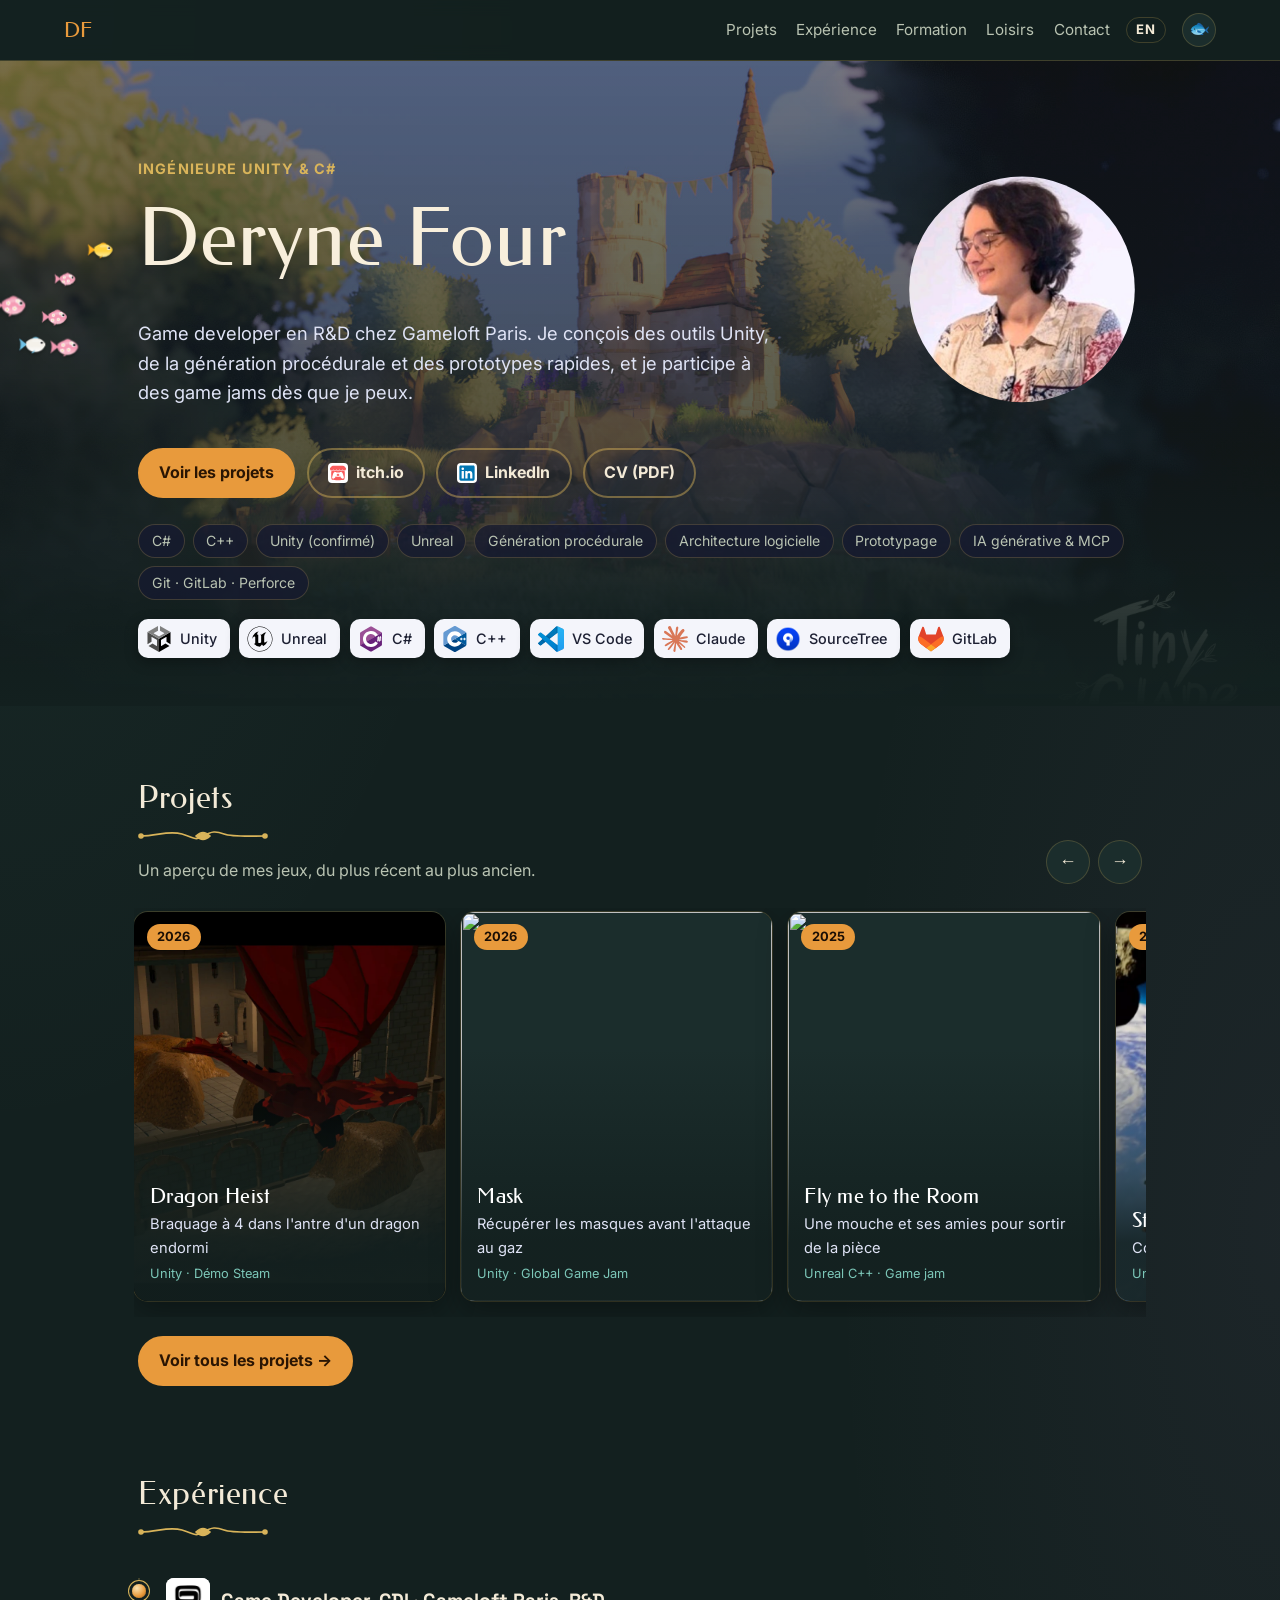
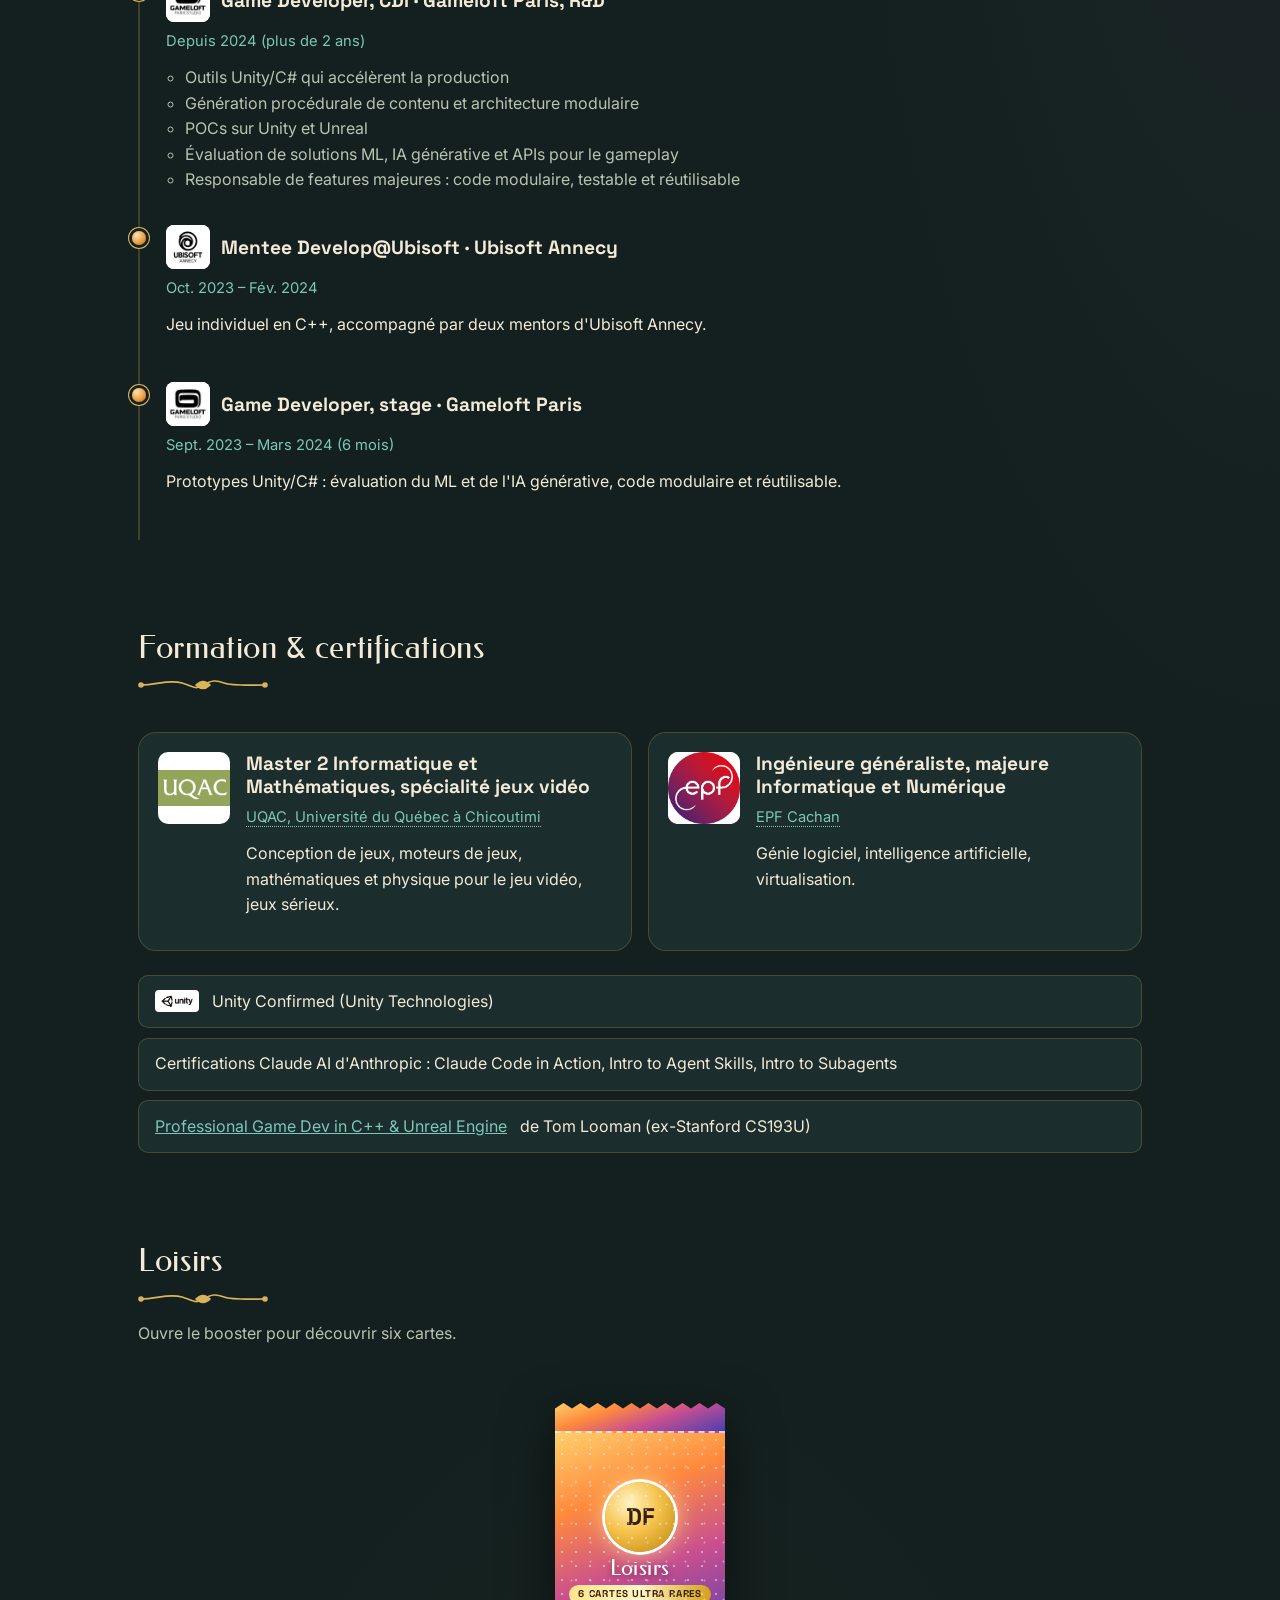
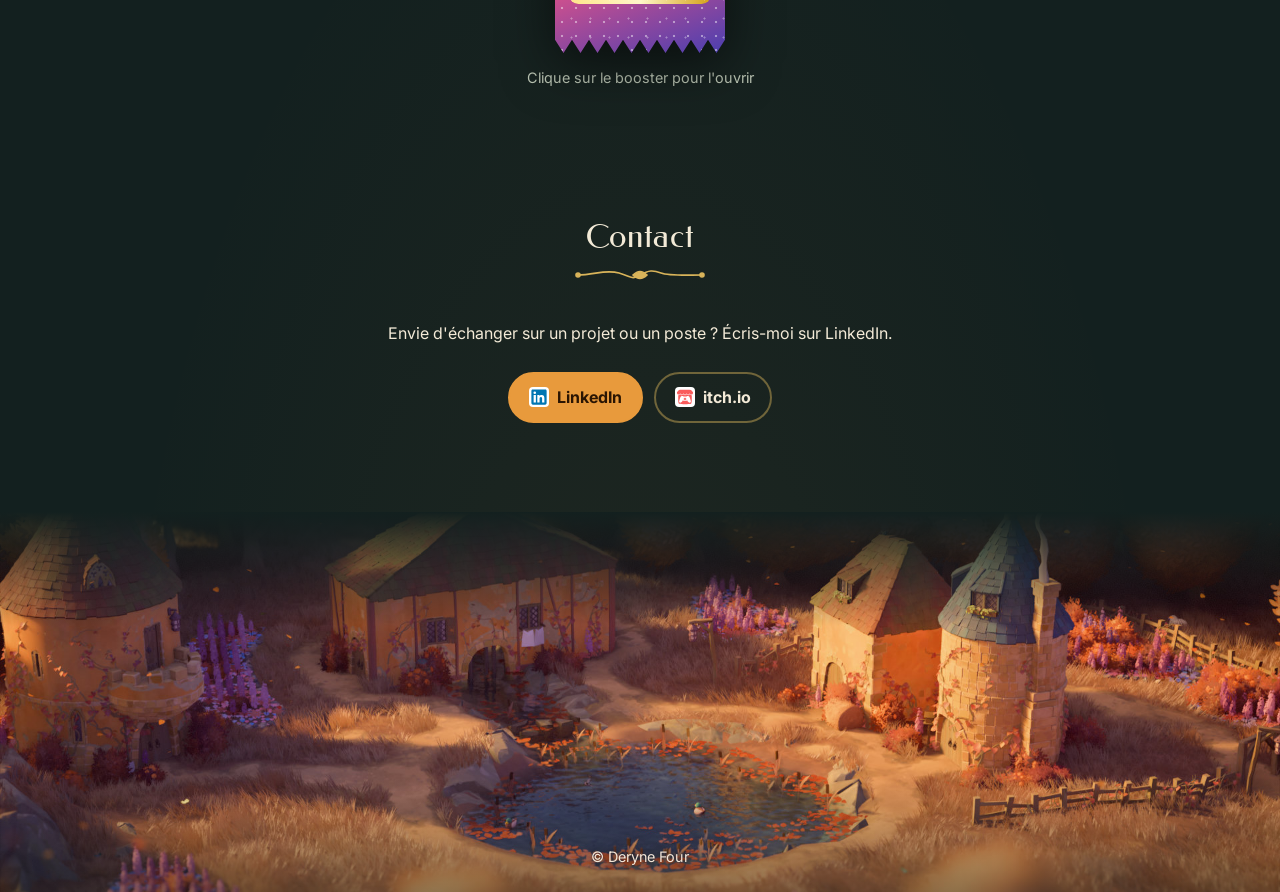
==== commit ac3981b9: "Touche Art nouveau, carte Dessin traditionnel, liens vers les écoles - Palette crème, ocre, turquois" ====
--- a/fr/index.html
+++ b/fr/index.html
@@ -7,7 +7,7 @@
   <meta name="description" content="Portfolio de Deryne Four, ingénieure Unity & C# : génération procédurale, R&D, prototypage et game jams.">
   <link rel="preconnect" href="https://fonts.googleapis.com">
   <link rel="preconnect" href="https://fonts.gstatic.com" crossorigin>
-  <link href="https://fonts.googleapis.com/css2?family=Inter:wght@400;500;700&family=Space+Grotesk:wght@500;700&display=swap" rel="stylesheet">
+  <link href="https://fonts.googleapis.com/css2?family=Federo&family=Inter:wght@400;500;700&family=Space+Grotesk:wght@500;700&display=swap" rel="stylesheet">
   <link rel="stylesheet" href="../style.css">
   <link rel="alternate" hreflang="en" href="https://deryne.github.io/Portfolio/">
   <link rel="alternate" hreflang="fr" href="https://deryne.github.io/Portfolio/fr/">
@@ -180,18 +180,18 @@
       <h2>Formation &amp; certifications</h2>
       <div class="grid grid--2">
         <article class="card card--logo">
-          <img src="../images/logos/uqac.gif" alt="Logo UQAC">
+          <a class="card__logo-link" href="https://www.uqac.ca" target="_blank" rel="noopener"><img src="../images/logos/uqac.gif" alt="Logo UQAC"></a>
           <div>
             <h3>Master 2 Informatique et Mathématiques, spécialité jeux vidéo</h3>
-            <p class="meta">UQAC, Université du Québec à Chicoutimi</p>
+            <p class="meta"><a href="https://www.uqac.ca" target="_blank" rel="noopener">UQAC, Université du Québec à Chicoutimi</a></p>
             <p>Conception de jeux, moteurs de jeux, mathématiques et physique pour le jeu vidéo, jeux sérieux.</p>
           </div>
         </article>
         <article class="card card--logo">
-          <img src="../images/logos/epf.jpg" alt="Logo EPF">
+          <a class="card__logo-link" href="https://www.epf.fr" target="_blank" rel="noopener"><img src="../images/logos/epf.jpg" alt="Logo EPF"></a>
           <div>
             <h3>Ingénieure généraliste, majeure Informatique et Numérique</h3>
-            <p class="meta">EPF Cachan</p>
+            <p class="meta"><a href="https://www.epf.fr" target="_blank" rel="noopener">EPF Cachan</a></p>
             <p>Génie logiciel, intelligence artificielle, virtualisation.</p>
           </div>
         </article>
@@ -205,7 +205,7 @@
 
     <section id="loisirs">
       <h2>Loisirs</h2>
-      <p class="section-lead">Ouvre le booster pour découvrir cinq cartes.</p>
+      <p class="section-lead">Ouvre le booster pour découvrir six cartes.</p>
       <div class="cards">
         <button class="hcard hcard--yarn" aria-label="Ouvrir la carte Crochet" data-label-open="Carte Crochet, clique pour agrandir la photo">
           <span class="hcard__inner">
@@ -234,6 +234,16 @@
               <span class="hcard__top"><strong>Dessin numérique</strong><span class="hcard__type">🎨</span></span>
               <img src="../images/loisirs/dessin.webp" alt="Dessin d'une femme ailée aux cheveux blonds, réalisé sur Procreate" loading="lazy">
               <span class="hcard__text">Des personnages dessinés sur Procreate.</span>
+            </span>
+          </span>
+        </button>
+        <button class="hcard hcard--ink" aria-label="Ouvrir la carte Dessin traditionnel" data-label-open="Carte Dessin traditionnel, clique pour agrandir le dessin">
+          <span class="hcard__inner">
+            <span class="hcard__back"><span class="hcard__emblem">DF</span><span class="hcard__hint">Ultra rare</span></span>
+            <span class="hcard__front">
+              <span class="hcard__top"><strong>Dessin traditionnel</strong><span class="hcard__type">✏️</span></span>
+              <img src="../images/loisirs/dessin-traditionnel.webp" alt="Dessin aux crayons de couleur d'une sirène tenant un trident doré" loading="lazy">
+              <span class="hcard__text">Crayons de couleur dans mon carnet.</span>
             </span>
           </span>
         </button>
--- a/style.css
+++ b/style.css
@@ -1,12 +1,15 @@
 :root {
-  --bg: #0d1020;
-  --surface: #161a30;
-  --surface-2: #1f2442;
-  --text: #eceefa;
-  --muted: #a3a8c6;
-  --accent: #ff8a3d;
-  --accent-2: #7aa7ff;
+  --bg: #13201f;
+  --surface: #1b2d2c;
+  --surface-2: #2a4240;
+  --text: #f3ead7;
+  --muted: #b9c3b2;
+  --accent: #e89a3c;
+  --accent-2: #7cc7b8;
   --radius: 14px;
+  --gold: #d9b45a;
+  --plum: #9a6aa8;
+  --hairline: rgba(217, 180, 90, .22);
 }
 
 * { box-sizing: border-box; }
@@ -29,7 +32,7 @@
   position: sticky; top: 0; z-index: 10;
   display: flex; justify-content: space-between; align-items: center; gap: 1rem;
   padding: .8rem clamp(16px, 5vw, 64px);
-  background: rgba(13, 16, 32, .85);
+  background: rgba(19, 32, 31, .85);
   backdrop-filter: blur(8px);
   border-bottom: 1px solid var(--surface-2);
 }
@@ -130,7 +133,7 @@
   min-height: clamp(220px, 32vw, 380px); padding: 2rem 1rem 1.5rem;
   color: #f3e6d8; font-size: .9rem; text-shadow: 0 1px 6px rgba(0, 0, 0, .7);
   background:
-    linear-gradient(180deg, var(--bg) 0%, rgba(13, 16, 32, 0) 30%, rgba(13, 16, 32, 0) 70%, rgba(13, 16, 32, .45) 100%),
+    linear-gradient(180deg, var(--bg) 0%, rgba(19, 32, 31, 0) 30%, rgba(19, 32, 31, 0) 70%, rgba(19, 32, 31, .45) 100%),
     url(images/bandeau-bas-tinyglade.jpg) center 45% / cover no-repeat;
 }
 
@@ -190,7 +193,7 @@
 /* Bandeau d'en-tête */
 .banner {
   background:
-    linear-gradient(180deg, rgba(13, 16, 32, .55) 0%, rgba(13, 16, 32, .7) 60%, var(--bg) 100%),
+    linear-gradient(180deg, rgba(19, 32, 31, .55) 0%, rgba(19, 32, 31, .7) 60%, var(--bg) 100%),
     url(images/bandeau-tinyglade.jpg) center 30% / cover no-repeat;
 }
 .banner .hero {
@@ -243,7 +246,7 @@
 .tile img { width: 100%; height: 100%; object-fit: cover; transition: transform .4s ease; }
 .tile::after {
   content: ""; position: absolute; inset: 0;
-  background: linear-gradient(180deg, rgba(13, 16, 32, 0) 35%, rgba(13, 16, 32, .92) 85%);
+  background: linear-gradient(180deg, rgba(19, 32, 31, 0) 35%, rgba(19, 32, 31, .92) 85%);
 }
 .tile:hover img, .tile:focus-visible img { transform: scale(1.07); }
 .tile:focus-visible { outline: 3px solid var(--accent); outline-offset: 2px; }
@@ -379,6 +382,7 @@
 .hcard--psy   { --c1: #e5a4f0; --c2: #8a4fc4; }
 .hcard--wind  { --c1: #a8e6c8; --c2: #2f9c74; }
 .hcard--fire  { --c1: #ff8a7a; --c2: #a32638; }
+.hcard--ink   { --c1: #6fd6c0; --c2: #1f7f8a; }
 .hcard:focus-visible { outline: 3px solid var(--accent); outline-offset: 4px; border-radius: 16px; }
 .hcard__inner {
   position: relative; display: block; width: 100%; height: 100%;
@@ -597,3 +601,54 @@
   .booster, .hcard.is-dealt, .booster-stage.is-opening .booster, .booster-stage.is-opening .booster__tear { animation: none; }
 }
 .section-lead.is-fading { opacity: 0; transition: opacity .6s; }
+
+/* Liens vers les écoles (logo et nom) */
+.card__logo-link { flex-shrink: 0; border-radius: 10px; transition: transform .15s; }
+.card__logo-link:hover { transform: translateY(-2px); }
+.card .meta a { color: inherit; text-decoration: none; border-bottom: 1px dotted currentColor; }
+.card .meta a:hover { color: var(--accent); }
+
+/* Touche Art nouveau, inspirée du portrait dessiné : crème, ocre, turquoise, or et prune */
+body {
+  background:
+    radial-gradient(ellipse 60% 40% at 0% 0%, rgba(124, 199, 184, .07), transparent 70%),
+    radial-gradient(ellipse 50% 40% at 100% 30%, rgba(154, 106, 168, .07), transparent 70%),
+    radial-gradient(ellipse 60% 40% at 50% 100%, rgba(232, 154, 60, .06), transparent 70%),
+    var(--bg);
+}
+h1, h2, .nav__logo, .tile__body strong, .booster__title {
+  font-family: "Federo", "Space Grotesk", sans-serif; font-weight: 400; letter-spacing: .02em;
+}
+h1 { color: #f8efdc; }
+.eyebrow { color: var(--gold); }
+
+/* sous les titres de section : une arabesque dorée au lieu d'une simple barre */
+h2::after {
+  width: 130px; height: 16px; border-radius: 0; margin-top: .35em;
+  background: url("data:image/svg+xml,%3Csvg xmlns='http://www.w3.org/2000/svg' viewBox='0 0 130 16'%3E%3Cg fill='none' stroke='%23d9b45a' stroke-width='1.6' stroke-linecap='round'%3E%3Cpath d='M2 8 C 20 8, 30 2, 44 6 S 56 13, 65 8 S 78 3, 86 6 S 110 8, 128 8'/%3E%3Cpath d='M58 8 q7 -7 14 0 q-7 7 -14 0z' fill='%23d9b45a'/%3E%3Ccircle cx='3' cy='8' r='2' fill='%23d9b45a'/%3E%3Ccircle cx='127' cy='8' r='2' fill='%23d9b45a'/%3E%3C/g%3E%3C/svg%3E") left center / contain no-repeat;
+}
+.contact h2::after { margin-inline: auto; background-position: center; }
+
+/* cadres : un fin liseré doré et des coins un peu plus doux */
+.card, .project, .certs li, .tags li, .filter, .kiosk__controls button, .fish-toggle, .nav a.lang {
+  border-color: var(--hairline);
+}
+.card, .project, .certs li { border: 1px solid var(--hairline); }
+.project, .card { border-radius: 18px; }
+.nav { border-bottom-color: var(--hairline); }
+footer { border-top-color: var(--hairline); }
+.tile { box-shadow: 0 10px 30px rgba(0, 0, 0, .35), 0 0 0 1px var(--hairline); }
+
+/* photo de profil : double anneau doré façon médaillon */
+.hero__photo { box-shadow: 0 0 0 3px var(--gold), 0 0 0 7px rgba(19, 32, 31, .9), 0 0 0 8px var(--gold); }
+
+/* boutons et accents */
+.btn { color: #2a1503; }
+.btn--ghost { color: var(--text); border-color: rgba(217, 180, 90, .45); }
+.btn--ghost:hover { border-color: var(--gold); }
+.timeline { border-left-color: var(--hairline); }
+.timeline > li::before { background: radial-gradient(circle at 35% 30%, #fbe3b0, var(--accent) 60%, #a85a14); box-shadow: 0 0 0 3px var(--bg), 0 0 0 4px var(--gold); }
+.project.is-light { background: #f3ead7; }
+.project.is-light .meta { color: #1f7f72; }
+.year { background: rgba(217, 180, 90, .15); color: var(--gold); }
+.project.is-light .year { background: #e6d6b4; color: #8a4a12; }
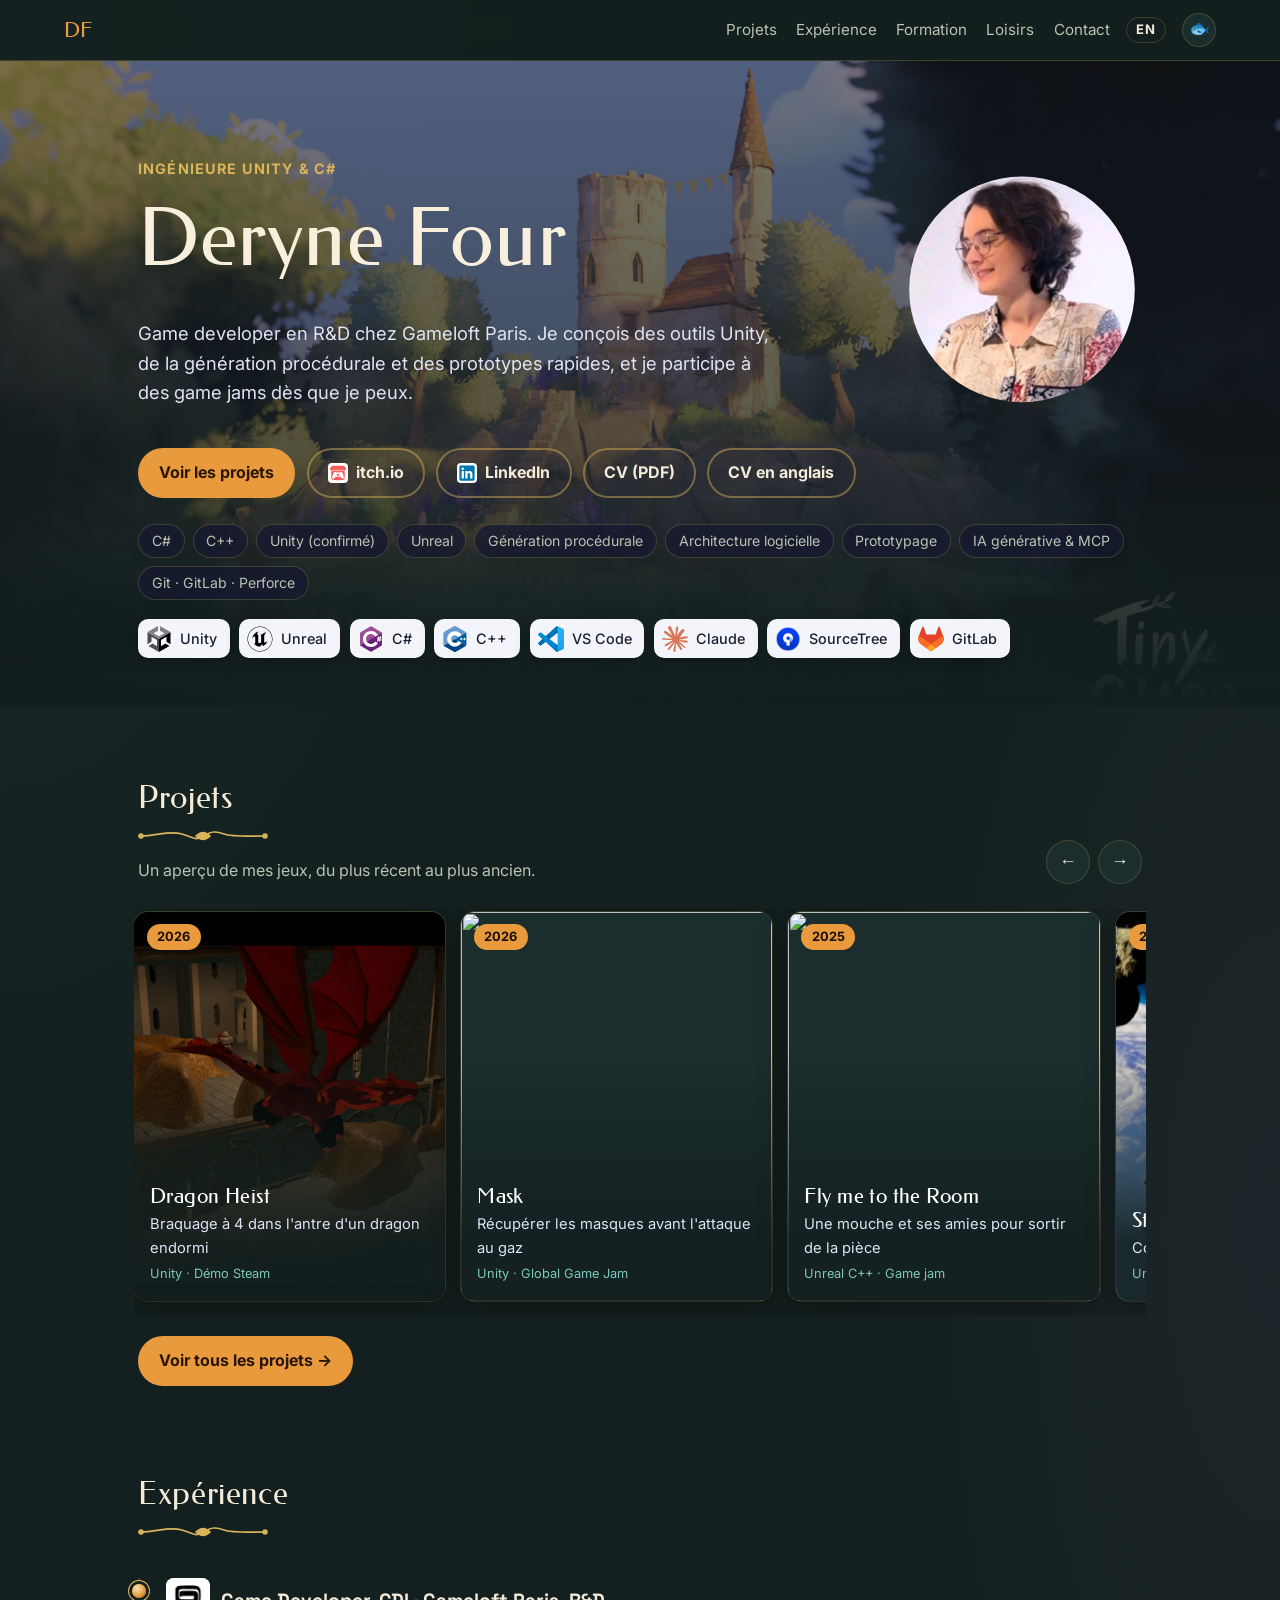
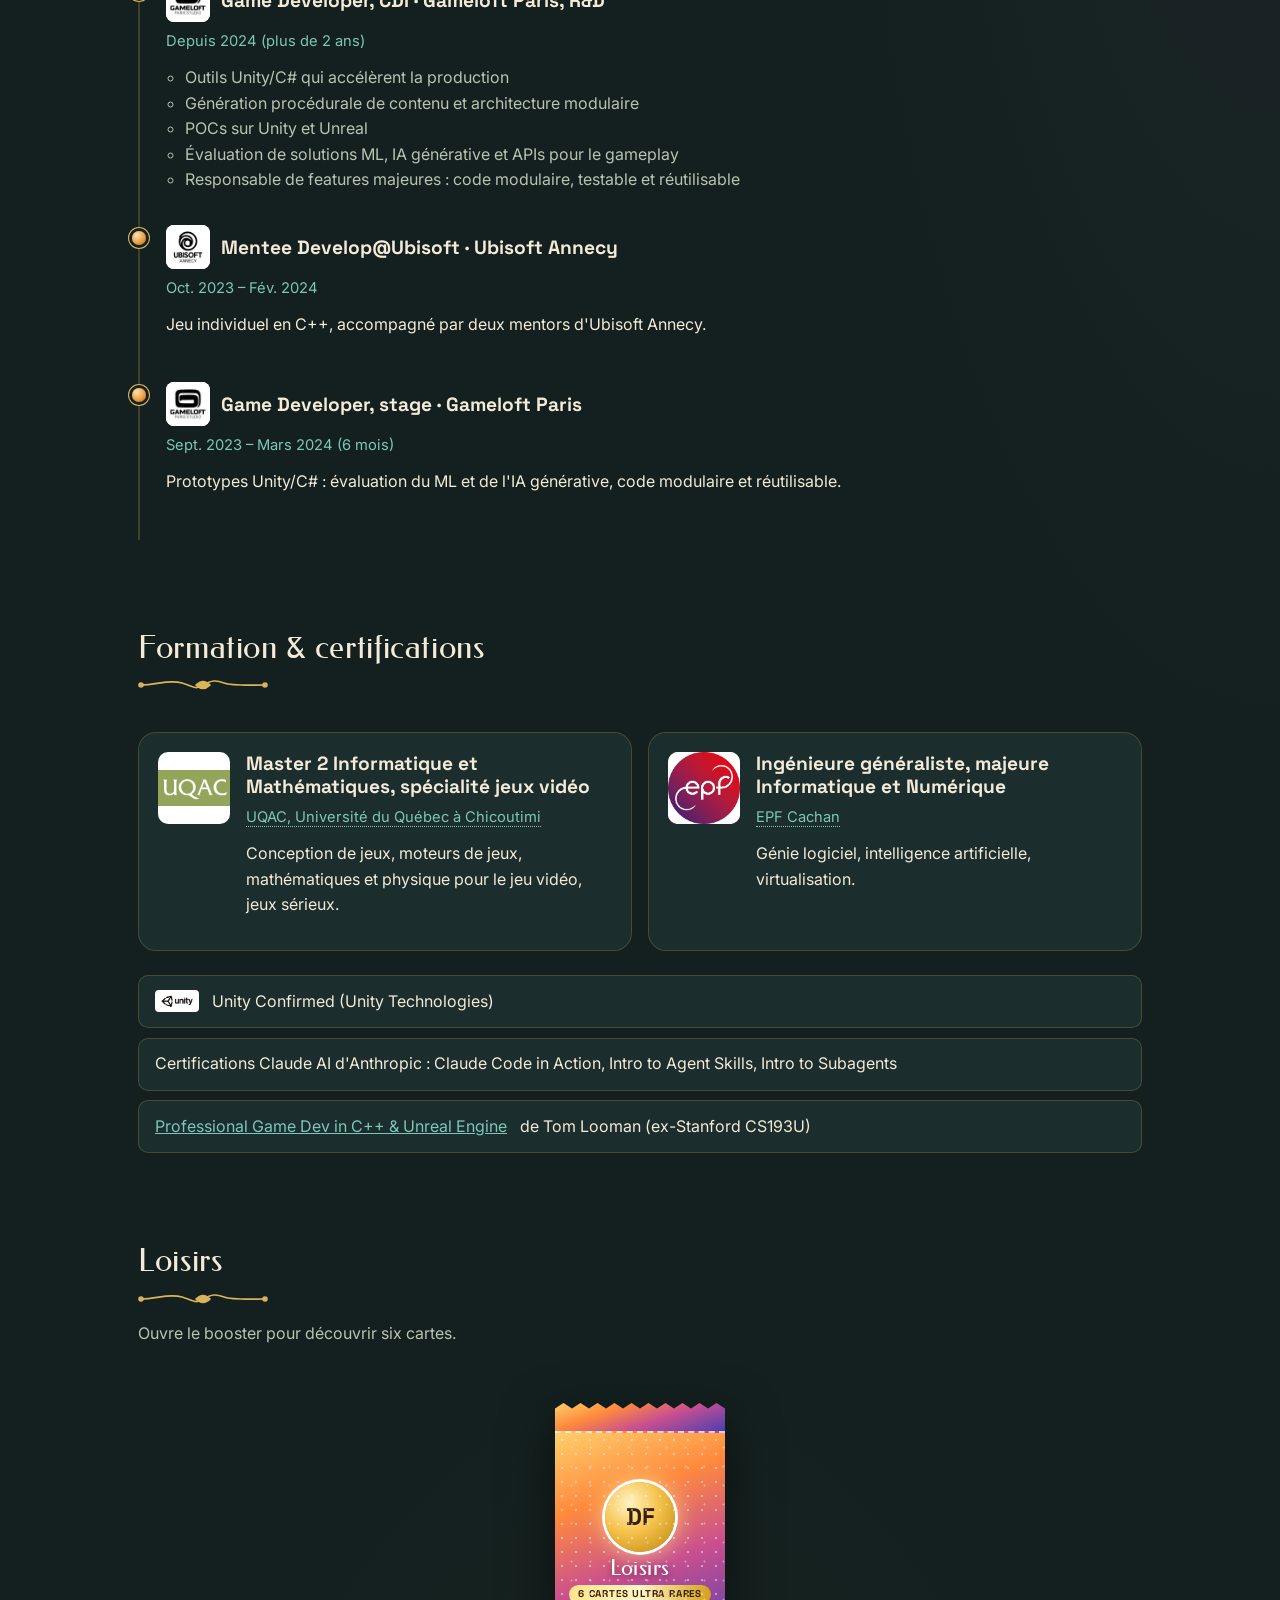
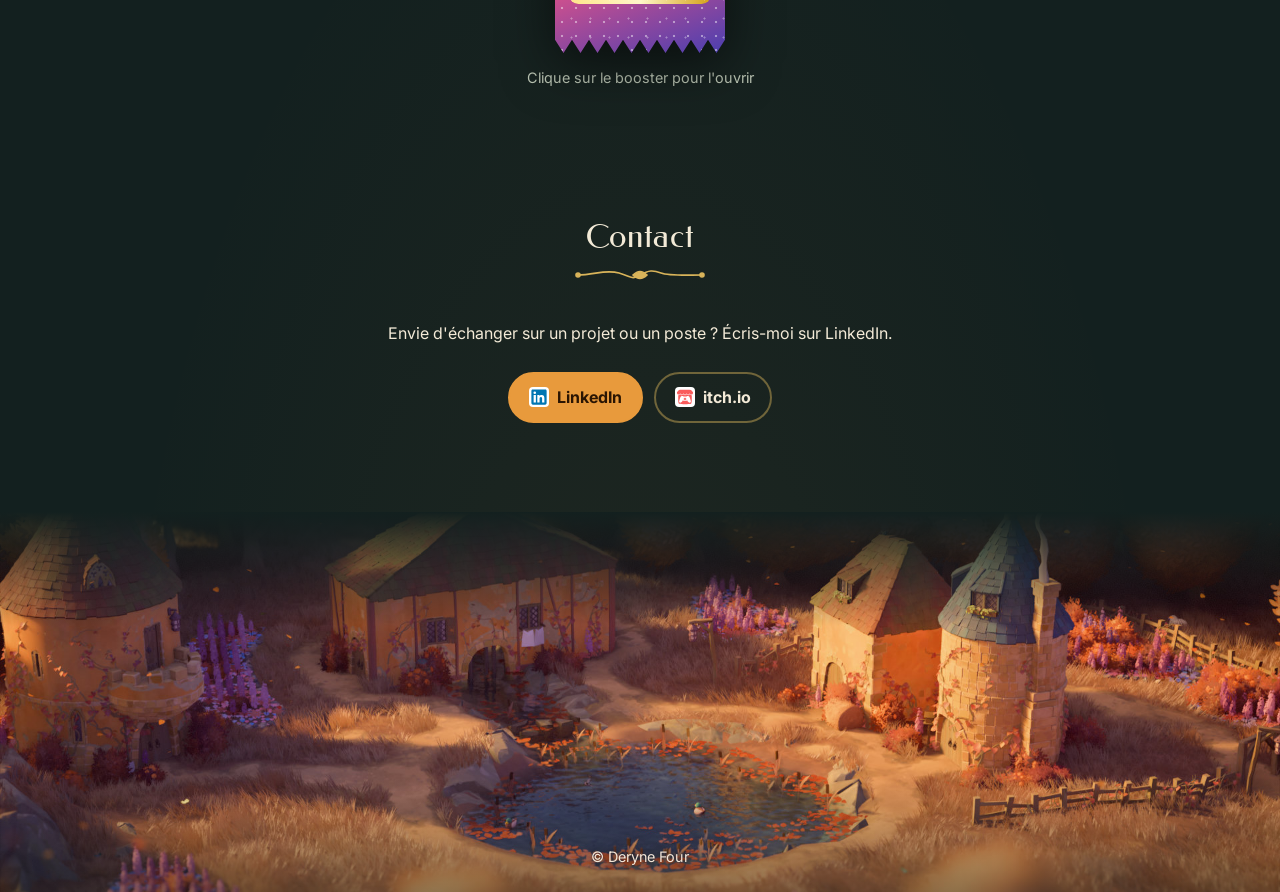
==== commit 9c56929b: "CV anglais, nouveau CV français, cartes agrandies et parallaxe - Nouveau CV français et CV anglais e" ====
--- a/fr/index.html
+++ b/fr/index.html
@@ -45,6 +45,7 @@
         <a class="btn btn--ghost" href="https://chevrubis.itch.io" target="_blank" rel="noopener"><img class="btn__icon" src="../images/outils/itchio.svg" alt=""> itch.io</a>
         <a class="btn btn--ghost" href="https://www.linkedin.com/in/deryne-four/" target="_blank" rel="noopener"><img class="btn__icon" src="../images/outils/linkedin.svg" alt=""> LinkedIn</a>
         <a class="btn btn--ghost" href="../CV_Deryne_Four.pdf" target="_blank">CV (PDF)</a>
+        <a class="btn btn--ghost" href="../resume.html" hreflang="en">CV en anglais</a>
       </div>
       <ul class="tags">
         <li>C#</li><li>C++</li><li>Unity (confirmé)</li><li>Unreal</li>
--- a/style.css
+++ b/style.css
@@ -652,3 +652,31 @@
 .project.is-light .meta { color: #1f7f72; }
 .year { background: rgba(217, 180, 90, .15); color: var(--gold); }
 .project.is-light .year { background: #e6d6b4; color: #8a4a12; }
+
+/* Carte de loisir agrandie */
+.card-zoom { border: 0; padding: 0; background: none; overflow: visible; max-width: none; max-height: none; }
+.card-zoom::backdrop { background: rgba(8, 14, 13, .85); backdrop-filter: blur(3px); }
+.card-zoom__holder {
+  width: calc(180px * var(--k)); height: calc(252px * var(--k));
+  display: grid; place-items: center;
+}
+.card-zoom .hcard {
+  width: 180px; transform: scale(var(--k)); transform-origin: center;
+  animation: zoom-in .35s cubic-bezier(.2, .8, .3, 1.1);
+}
+@keyframes zoom-in { from { opacity: 0; transform: scale(calc(var(--k) * .7)); } }
+.card-zoom .hcard { position: relative; top: auto; right: auto; font-size: 1rem; color: #fff; cursor: zoom-out; }
+
+/* Parallaxe des cartes de loisirs sur ordinateur : l'image glisse derrière le titre et le texte */
+@media (hover: hover) and (pointer: fine) {
+  .hcard { --px: 0; --py: 0; }
+  .hcard__art img, .hcard__top, .hcard__text { transition: transform .25s ease-out; will-change: transform; }
+  .hcard.is-open .hcard__art img {
+    transform: scale(1.1) translate(calc(var(--px) * -14px), calc(var(--py) * -14px));
+  }
+  .hcard.is-open .hcard__top  { transform: translate(calc(var(--px) * 7px), calc(var(--py) * 5px)); }
+  .hcard.is-open .hcard__text { transform: translate(calc(var(--px) * 10px), calc(var(--py) * 8px)); }
+  .hcard.is-open:hover .hcard__inner { transition: transform .15s ease-out; }
+}
+.hcard__art { position: absolute; inset: 3px; overflow: hidden; border-radius: 13px; }
+.hcard__front .hcard__art img { inset: 0; width: 100%; height: 100%; border-radius: 0; }
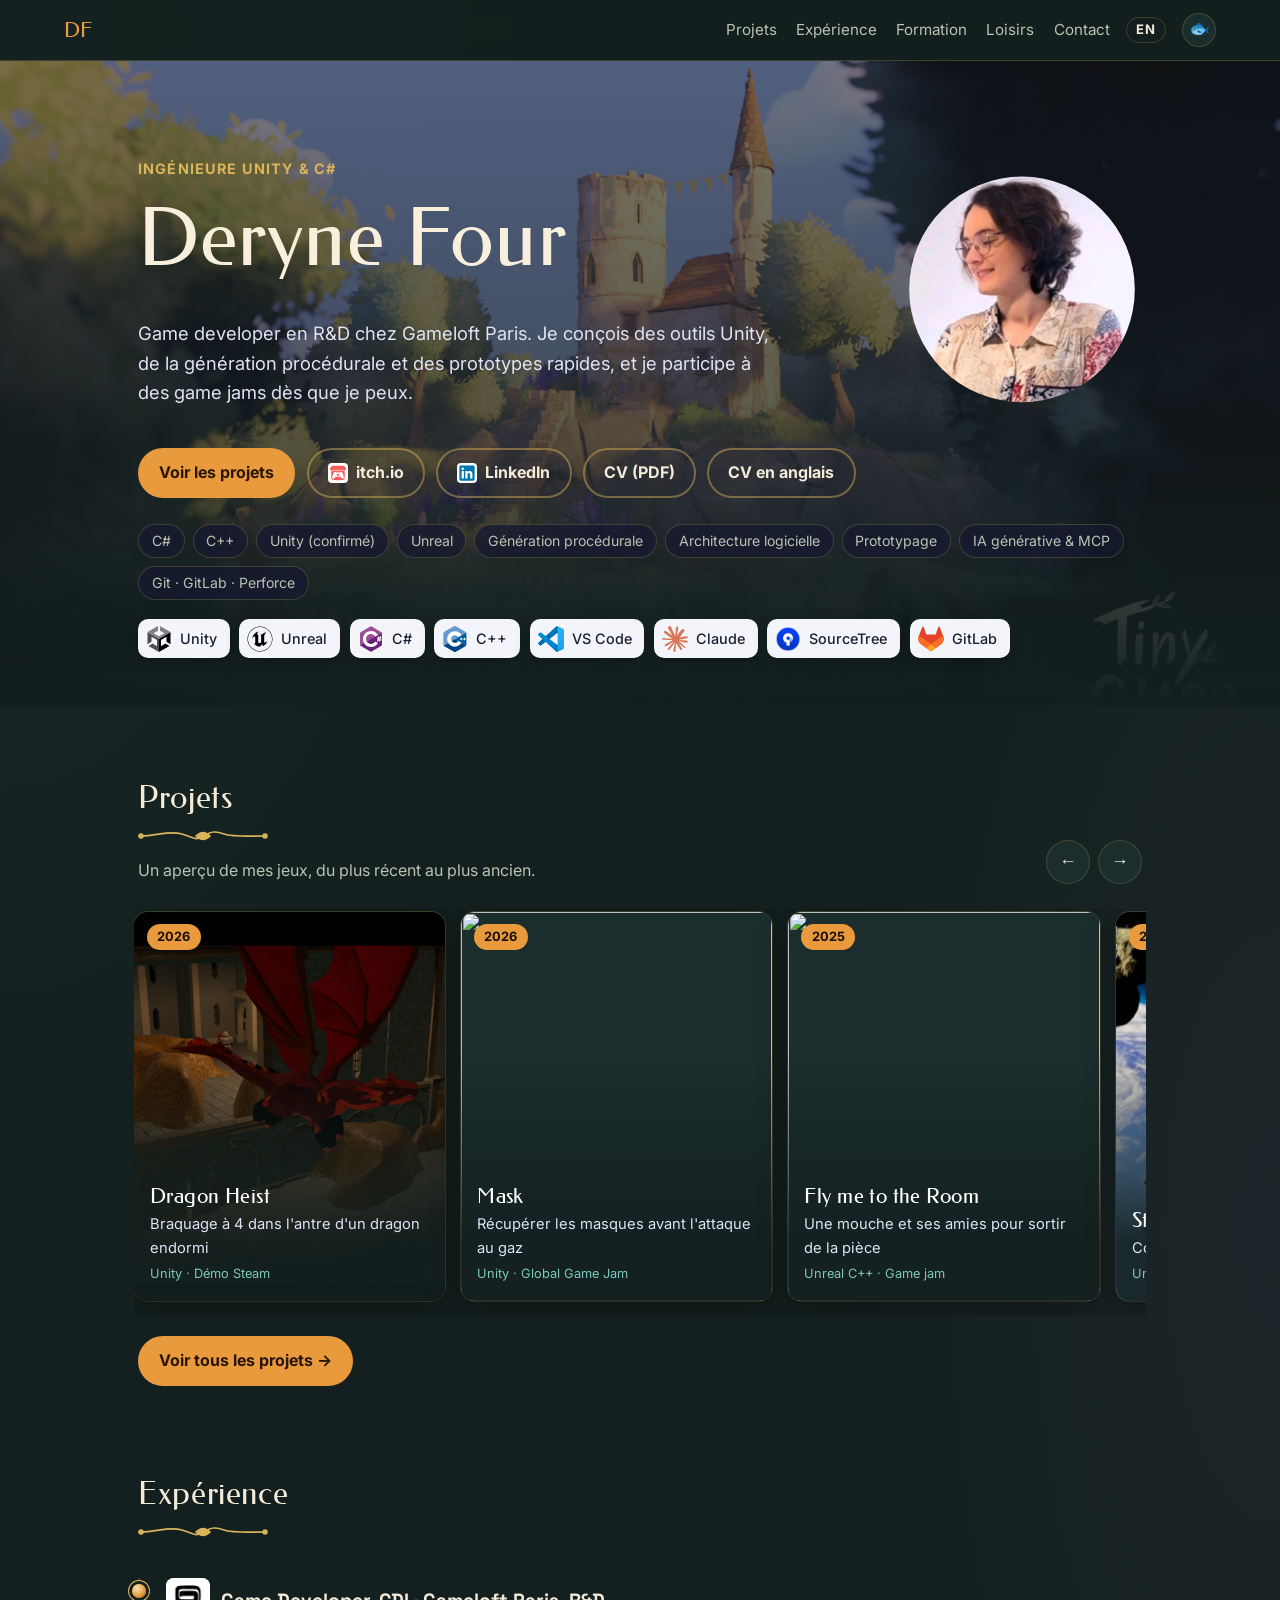
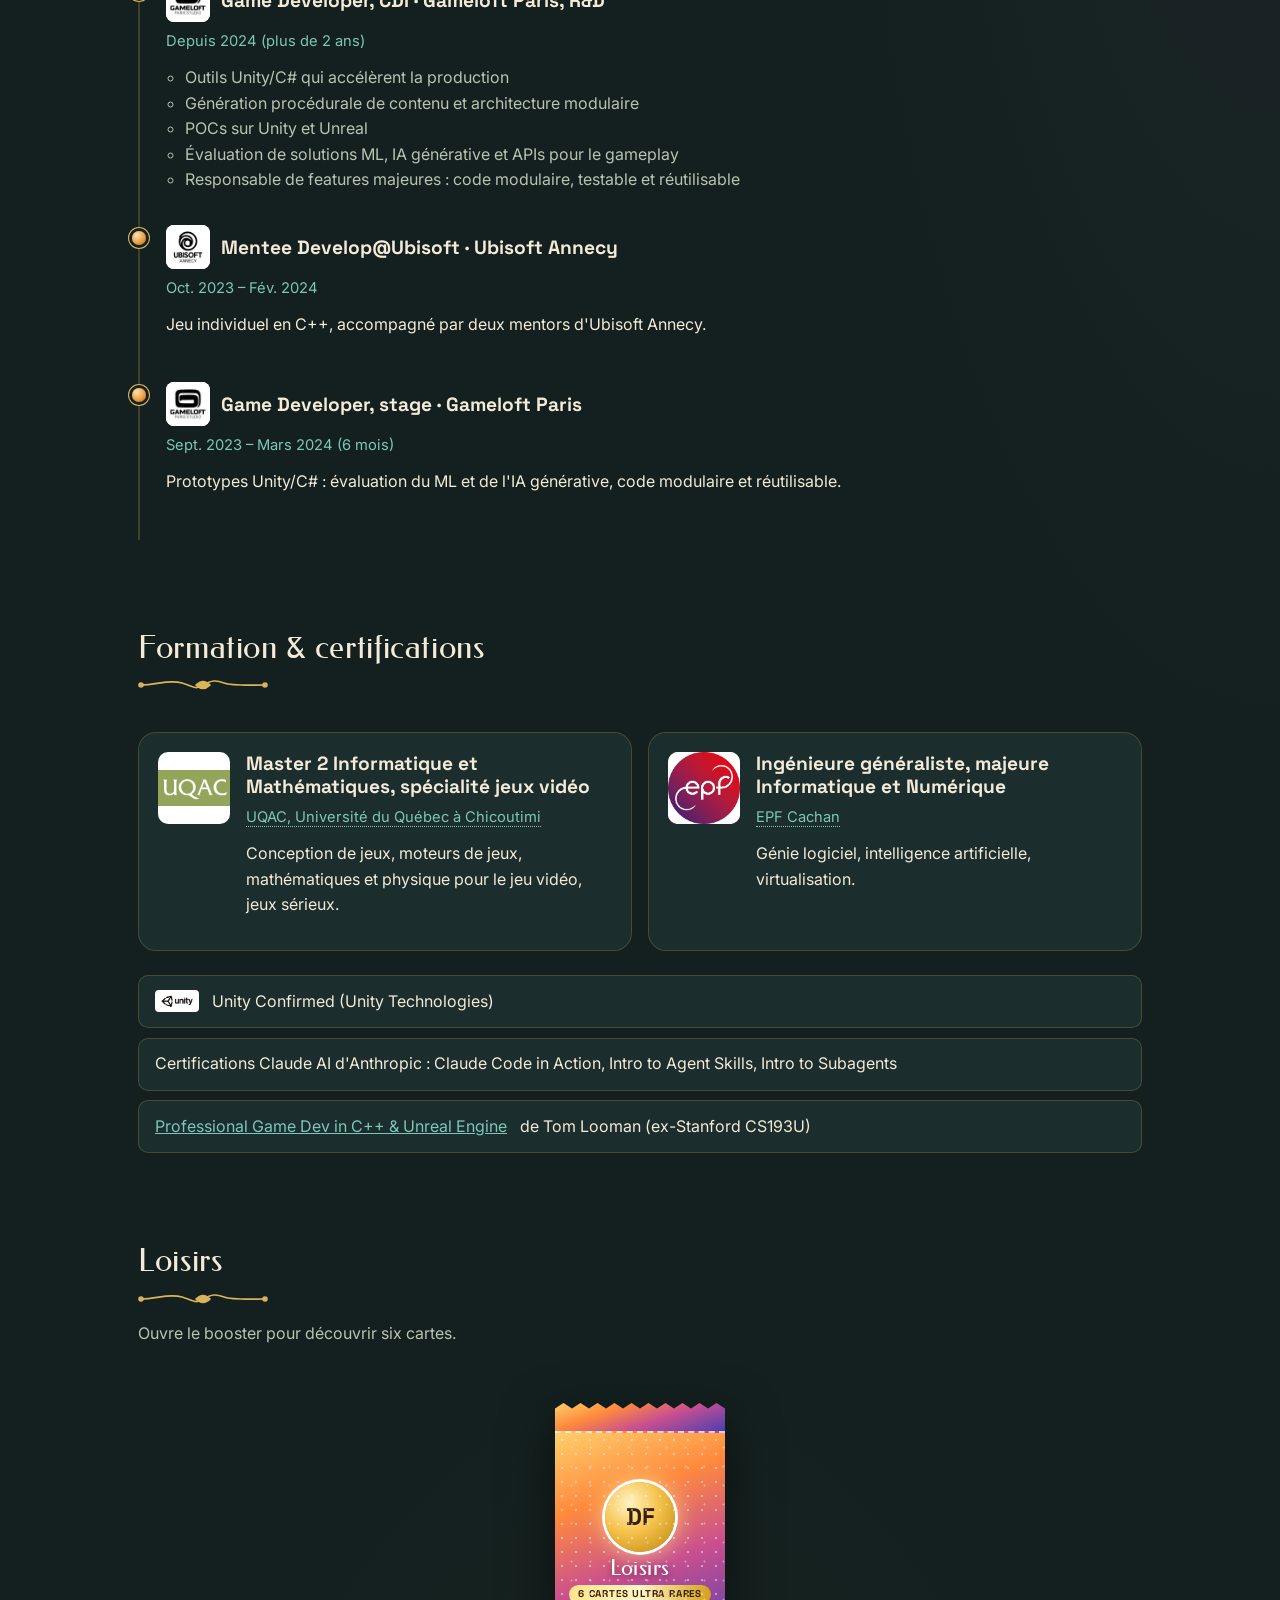
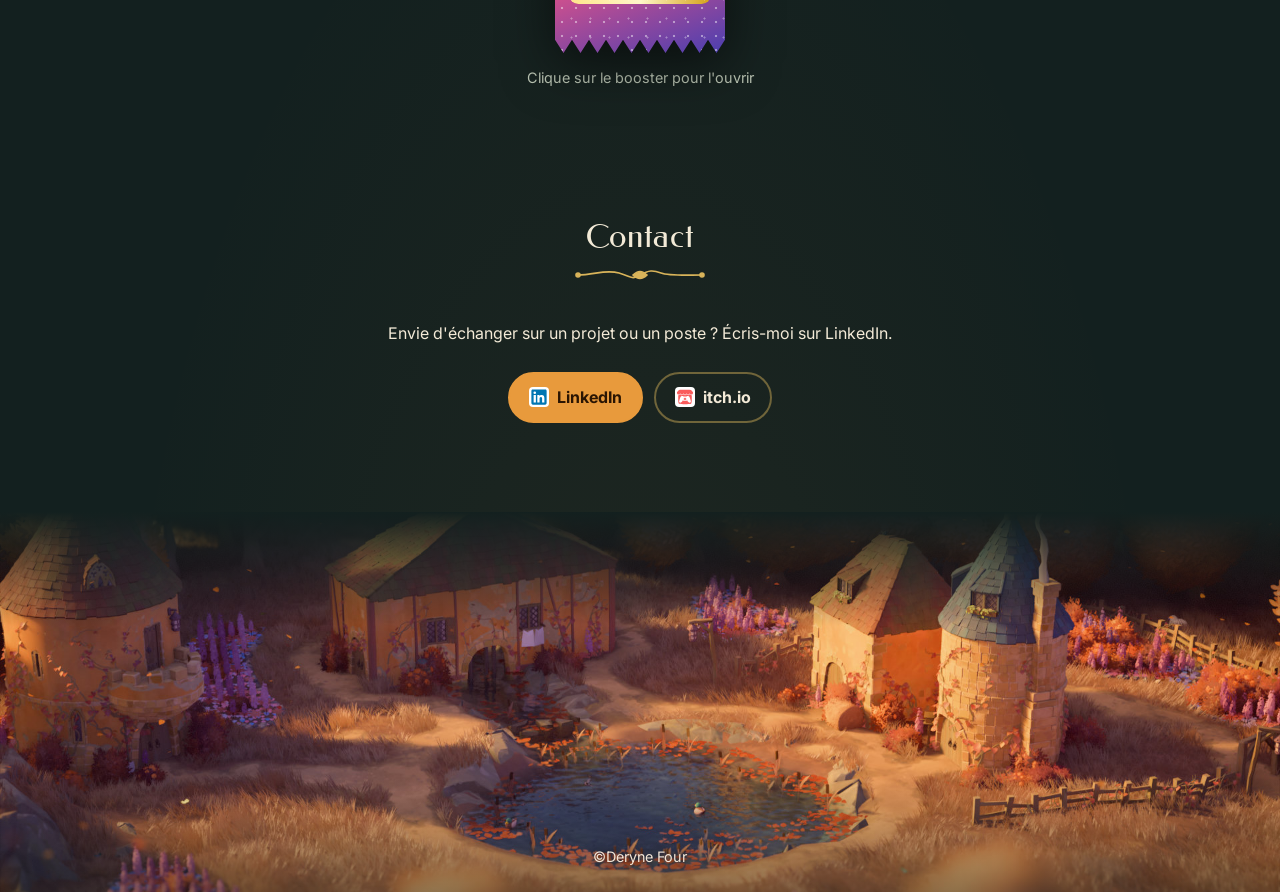
==== commit 09e3c996: "Nom et titres de jeux protégés de la traduction automatique - translate="no" et notranslate sur le n" ====
--- a/fr/index.html
+++ b/fr/index.html
@@ -14,7 +14,7 @@
 </head>
 <body>
   <header class="nav">
-    <a class="nav__logo" href="#top">DF</a>
+    <a class="nav__logo" href="#top" translate="no">DF</a>
     <nav>
       <a href="projets.html">Projets</a>
       <a href="#experience">Expérience</a>
@@ -30,7 +30,7 @@
       <div class="hero__top">
         <div>
           <p class="eyebrow">Ingénieure Unity &amp; C#</p>
-          <h1>Deryne Four</h1>
+          <h1><span translate="no" class="notranslate">Deryne Four</span></h1>
           <p class="hero__lead">Game developer en R&amp;D chez Gameloft Paris. Je conçois des outils Unity, de la génération procédurale et des prototypes rapides, et je participe à des game jams dès que je peux.</p>
         </div>
         <button class="flip" aria-label="Retourner la photo" aria-pressed="false">
@@ -281,7 +281,7 @@
     </section>
   </main>
 
-  <footer>© Deryne Four</footer>
+  <footer>© <span translate="no" class="notranslate">Deryne Four</span></footer>
 
   <dialog id="lightbox"><img alt=""><button aria-label="Fermer">×</button></dialog>
   <script src="../main.js"></script>
--- a/style.css
+++ b/style.css
@@ -77,7 +77,7 @@
 .desc:empty { display: none; }
 .video {
   width: 100%; aspect-ratio: 16 / 9; border: 0; border-radius: 10px; padding: 0;
-  background: #000 center / cover no-repeat; cursor: pointer; position: relative; align-self: start;
+  background: #000 center / cover no-repeat; cursor: pointer; position: relative; align-self: center;
 }
 button.video::after {
   content: ""; position: absolute; inset: 50% auto auto 50%; translate: -50% -50%;
@@ -680,3 +680,64 @@
 }
 .hcard__art { position: absolute; inset: 3px; overflow: hidden; border-radius: 13px; }
 .hcard__front .hcard__art img { inset: 0; width: 100%; height: 100%; border-radius: 0; }
+
+/* Page Projets : pas de grand vide entre le bandeau et les filtres */
+.banner--small + main > section:first-child { padding-top: 1.2rem; }
+.filters { margin-bottom: .8rem; }
+.filters + .section-lead { margin-top: 0; }
+
+/* Lecteur vidéo maison : vidéo YouTube recadrée (titre, chaîne et logo hors champ) + barre de lecture */
+.player {
+  position: relative; width: 100%; aspect-ratio: 16 / 9; overflow: hidden; border-radius: 10px;
+  background: #000; align-self: center;
+}
+.player__frame { position: absolute; left: 0; right: 0; top: -80px; bottom: -80px; pointer-events: none; }
+.player__frame iframe { width: 100%; height: 100%; border: 0; display: block; }
+.player__cover {
+  position: absolute; inset: 0; padding: 0; border: 0; cursor: pointer;
+  background: transparent center / cover no-repeat;
+}
+.player.is-loading .player__cover, .player.is-paused .player__cover { background-image: var(--poster); }
+.player.is-loading .player__cover::after, .player.is-paused .player__cover::after {
+  content: ""; position: absolute; inset: 50% auto auto 50%; translate: -50% -50%;
+  width: 64px; height: 46px; border-radius: 12px; background: rgba(232, 154, 60, .95);
+  -webkit-mask: none;
+}
+.player.is-loading .player__cover::before, .player.is-paused .player__cover::before {
+  content: ""; position: absolute; inset: 50% auto auto 50%; translate: -35% -50%; z-index: 1;
+  border-style: solid; border-width: 10px 0 10px 17px; border-color: transparent transparent transparent #2a1503;
+}
+.player.is-loading .player__cover::after { animation: player-wait 1s ease-in-out infinite alternate; }
+@keyframes player-wait { to { opacity: .55; } }
+.player__bar {
+  position: absolute; left: 0; right: 0; bottom: 0; z-index: 2;
+  display: flex; align-items: center; gap: .6rem; padding: .5rem .8rem .55rem;
+  background: linear-gradient(transparent, rgba(0, 0, 0, .65));
+  color: #f3ead7; font: 500 .75rem Inter, sans-serif; font-variant-numeric: tabular-nums;
+  opacity: 0; transition: opacity .2s;
+}
+.player:hover .player__bar, .player.is-paused .player__bar, .player__bar:focus-within { opacity: 1; }
+.player__track { flex: 1; height: 14px; display: flex; align-items: center; cursor: pointer; touch-action: none; }
+.player__track::before { content: ""; position: absolute; }
+.player__track { position: relative; }
+.player__track::after {
+  content: ""; position: absolute; left: 0; right: 0; top: 50%; height: 4px; translate: 0 -50%;
+  border-radius: 2px; background: rgba(255, 255, 255, .28);
+}
+.player__fill {
+  position: relative; z-index: 1; height: 4px; width: 0; border-radius: 2px;
+  background: linear-gradient(90deg, var(--gold), var(--accent));
+}
+.player__fill::after {
+  content: ""; position: absolute; right: -6px; top: 50%; width: 12px; height: 12px; translate: 0 -50%;
+  border-radius: 50%; background: #fbe3b0; box-shadow: 0 0 0 2px var(--accent);
+}
+.player__track:focus-visible { outline: 2px solid var(--accent); outline-offset: 4px; border-radius: 4px; }
+@media (hover: none) { .player__bar { opacity: 1; } }
+.player__yt {
+  flex-shrink: 0; display: grid; place-items: center; width: 30px; height: 22px; border-radius: 6px;
+  opacity: .85; transition: opacity .15s, transform .15s;
+}
+.player__yt svg { width: 22px; height: 16px; display: block; }
+.player__yt:hover, .player__yt:focus-visible { opacity: 1; transform: scale(1.12); }
+.player__yt:focus-visible { outline: 2px solid var(--accent); outline-offset: 2px; }
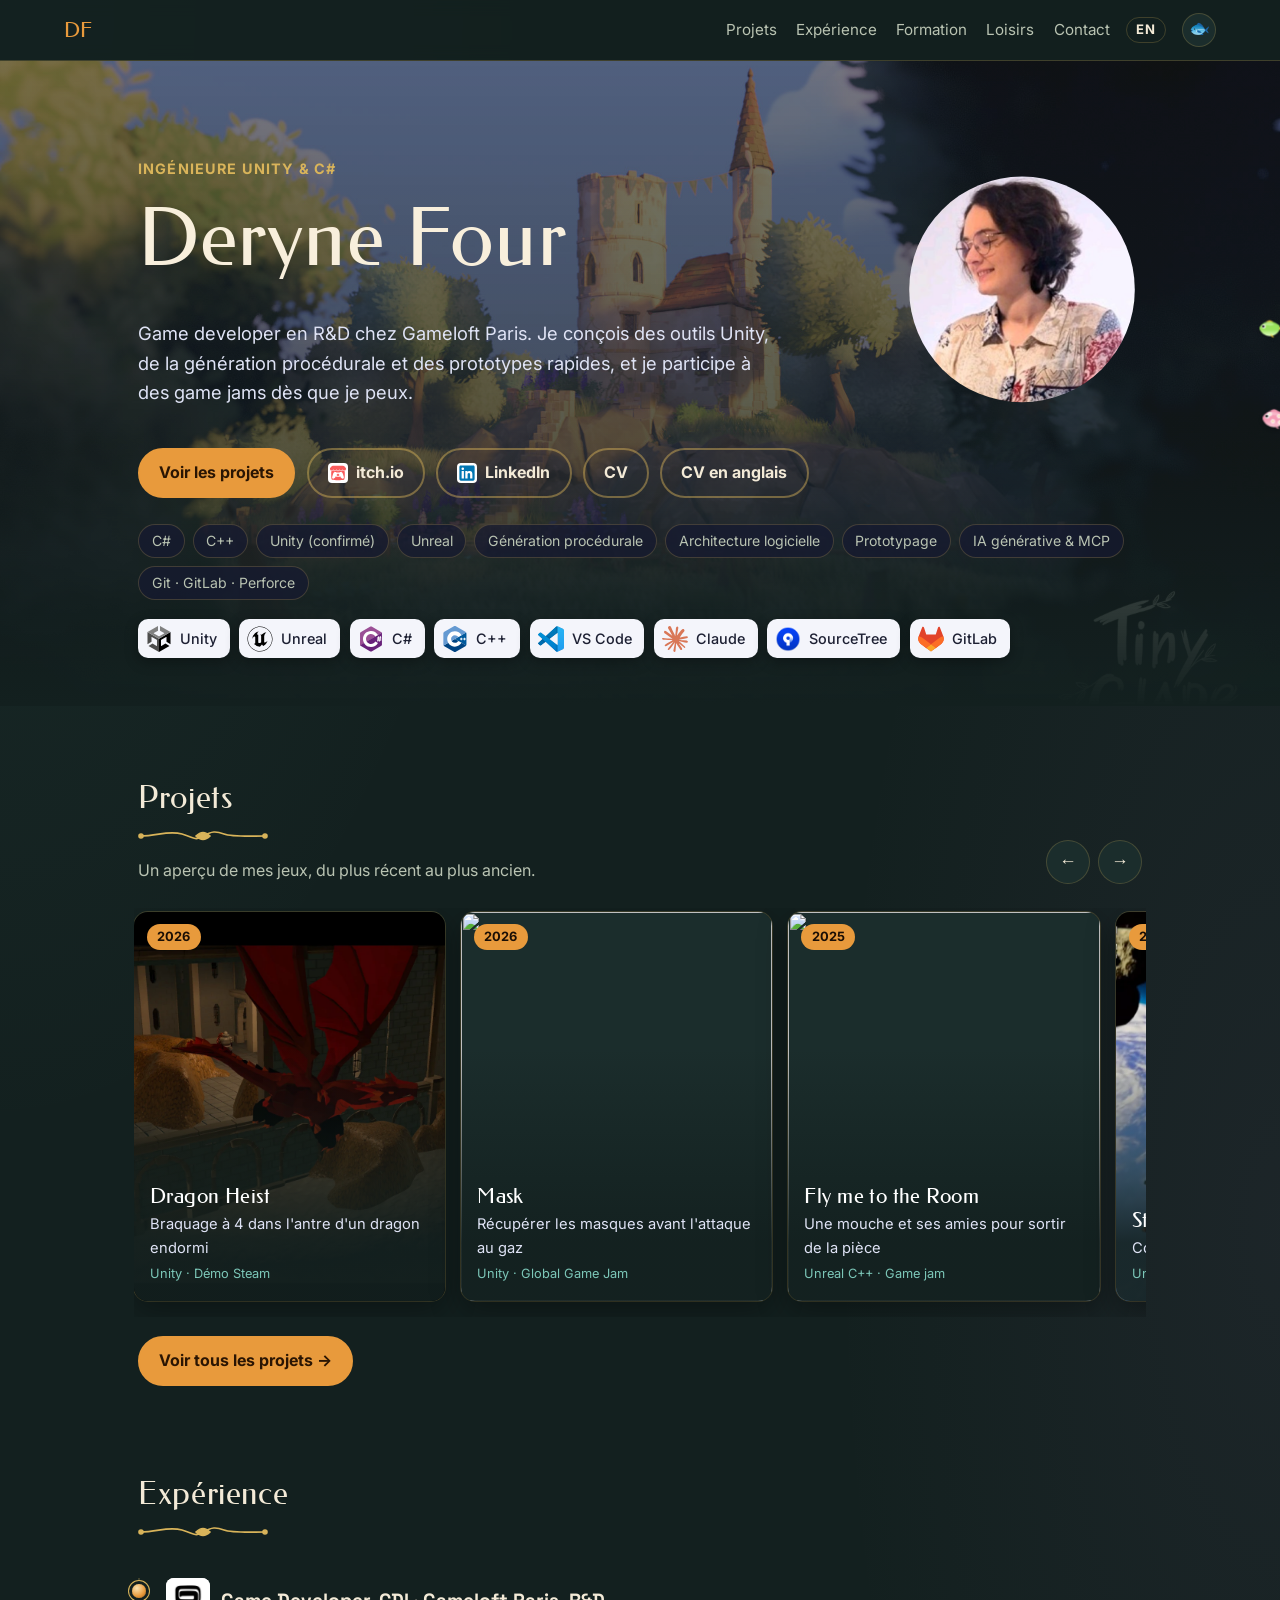
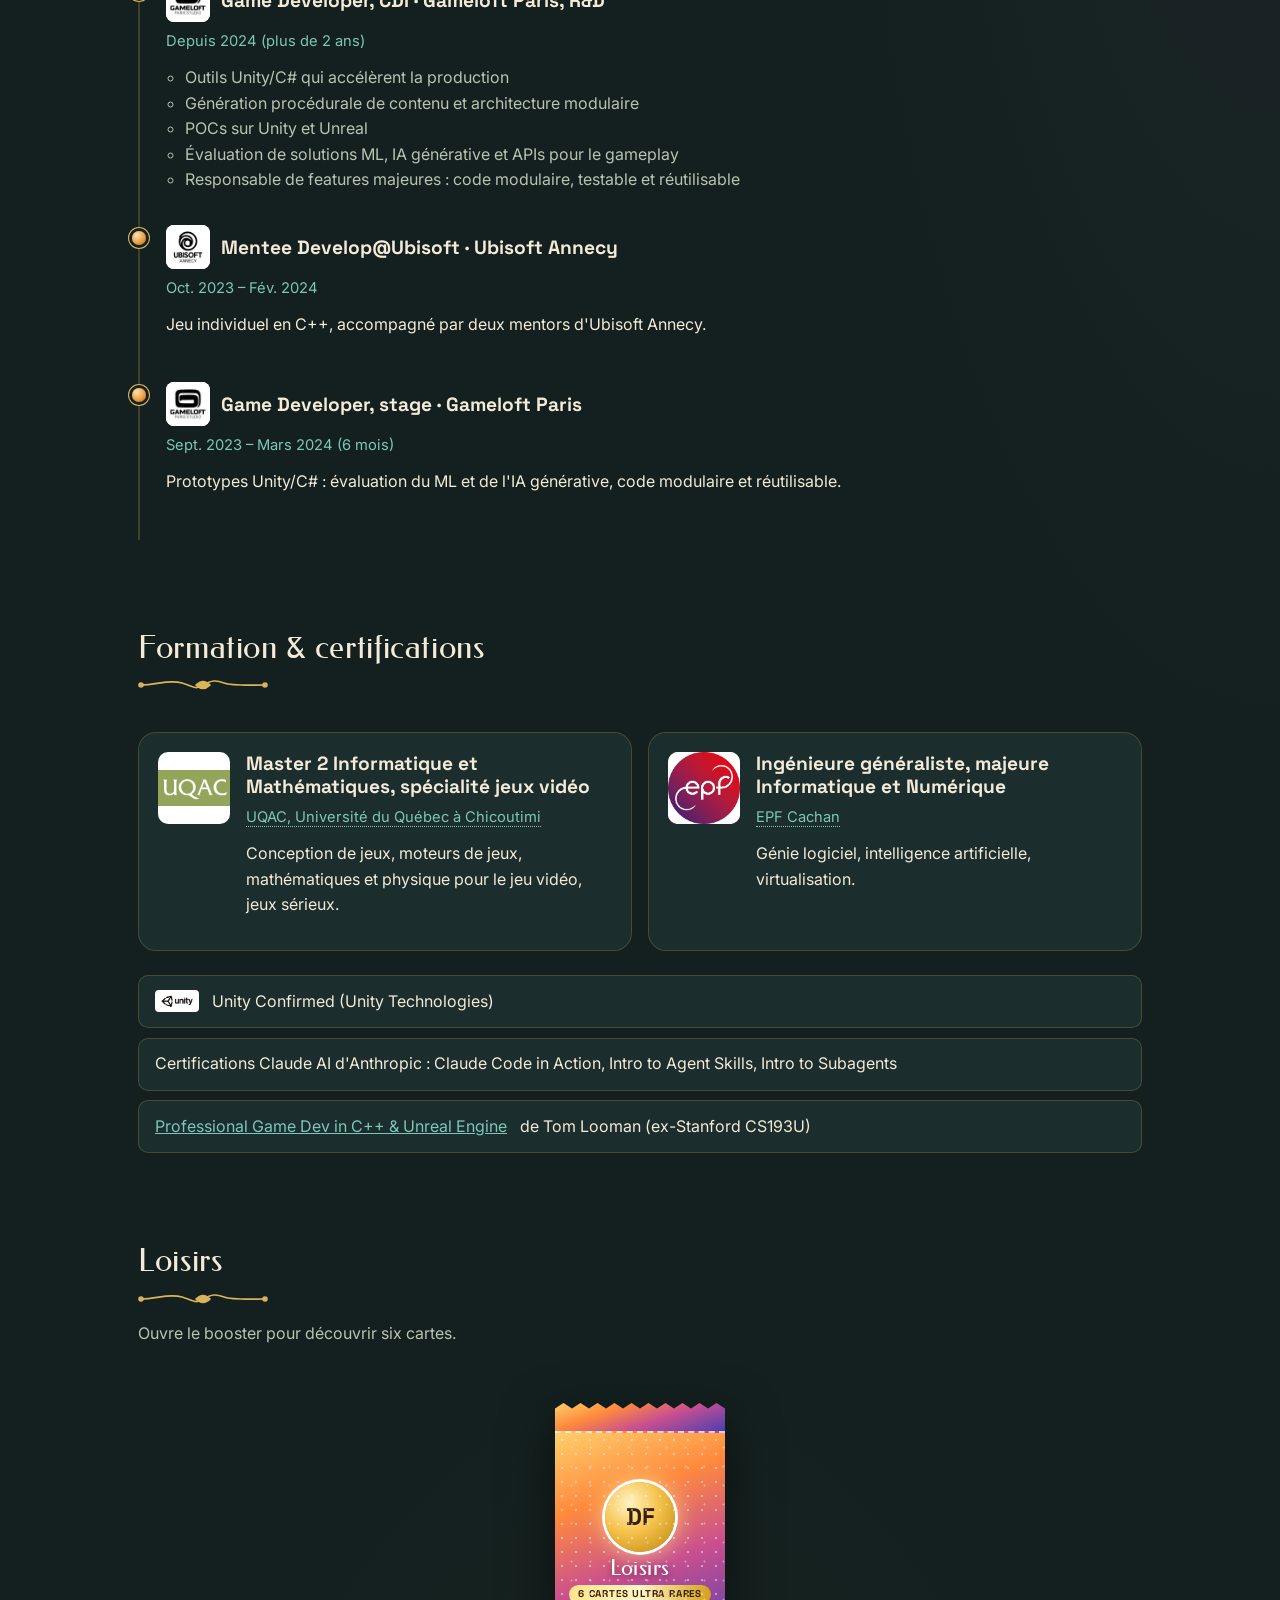
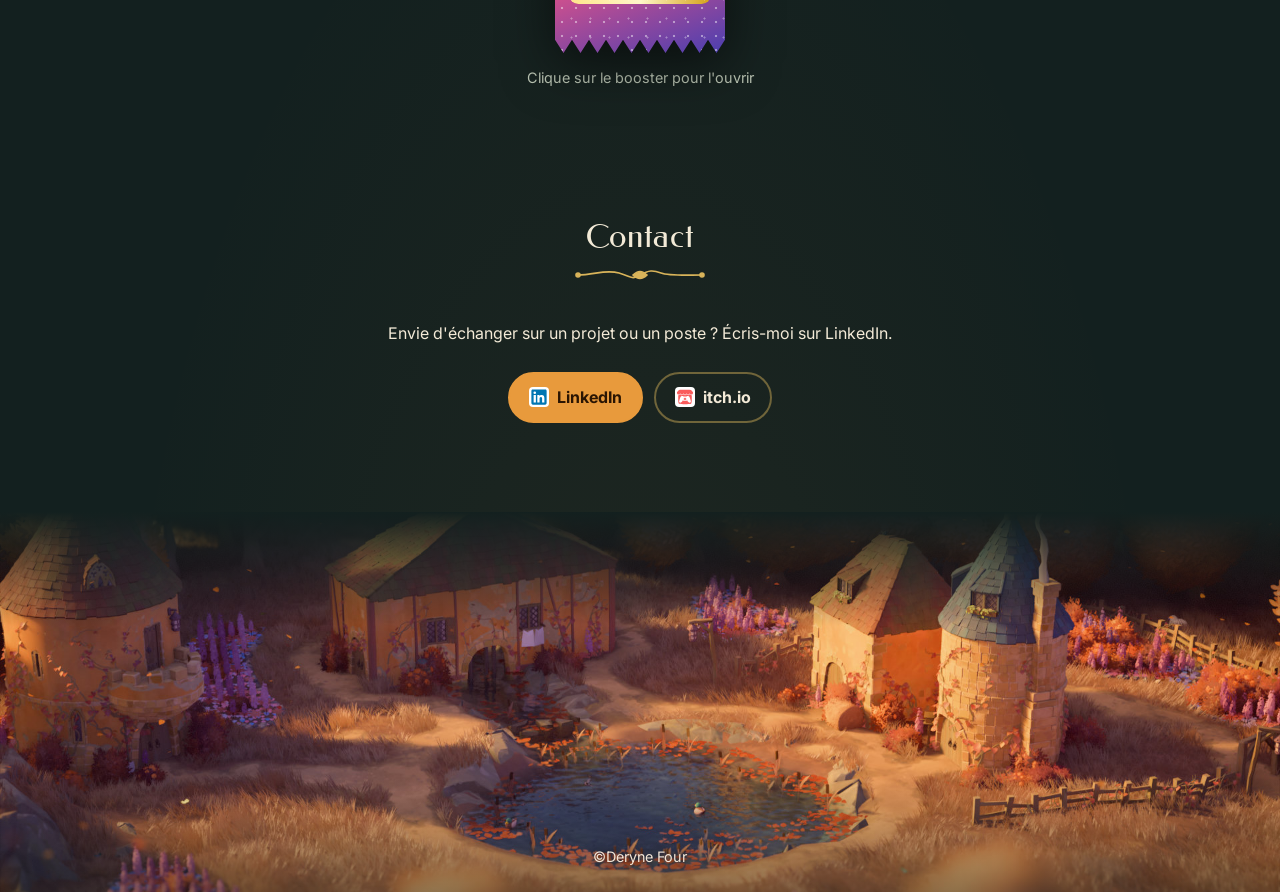
==== commit 6d6802ac: "CV français en page web et téléchargement PDF direct des CV Co-Authored-By: Claude Opus 5.5 <noreply" ====
--- a/fr/index.html
+++ b/fr/index.html
@@ -44,7 +44,7 @@
         <a class="btn" href="projets.html">Voir les projets</a>
         <a class="btn btn--ghost" href="https://chevrubis.itch.io" target="_blank" rel="noopener"><img class="btn__icon" src="../images/outils/itchio.svg" alt=""> itch.io</a>
         <a class="btn btn--ghost" href="https://www.linkedin.com/in/deryne-four/" target="_blank" rel="noopener"><img class="btn__icon" src="../images/outils/linkedin.svg" alt=""> LinkedIn</a>
-        <a class="btn btn--ghost" href="../CV_Deryne_Four.pdf" target="_blank">CV (PDF)</a>
+        <a class="btn btn--ghost" href="cv.html">CV</a>
         <a class="btn btn--ghost" href="../resume.html" hreflang="en">CV en anglais</a>
       </div>
       <ul class="tags">
